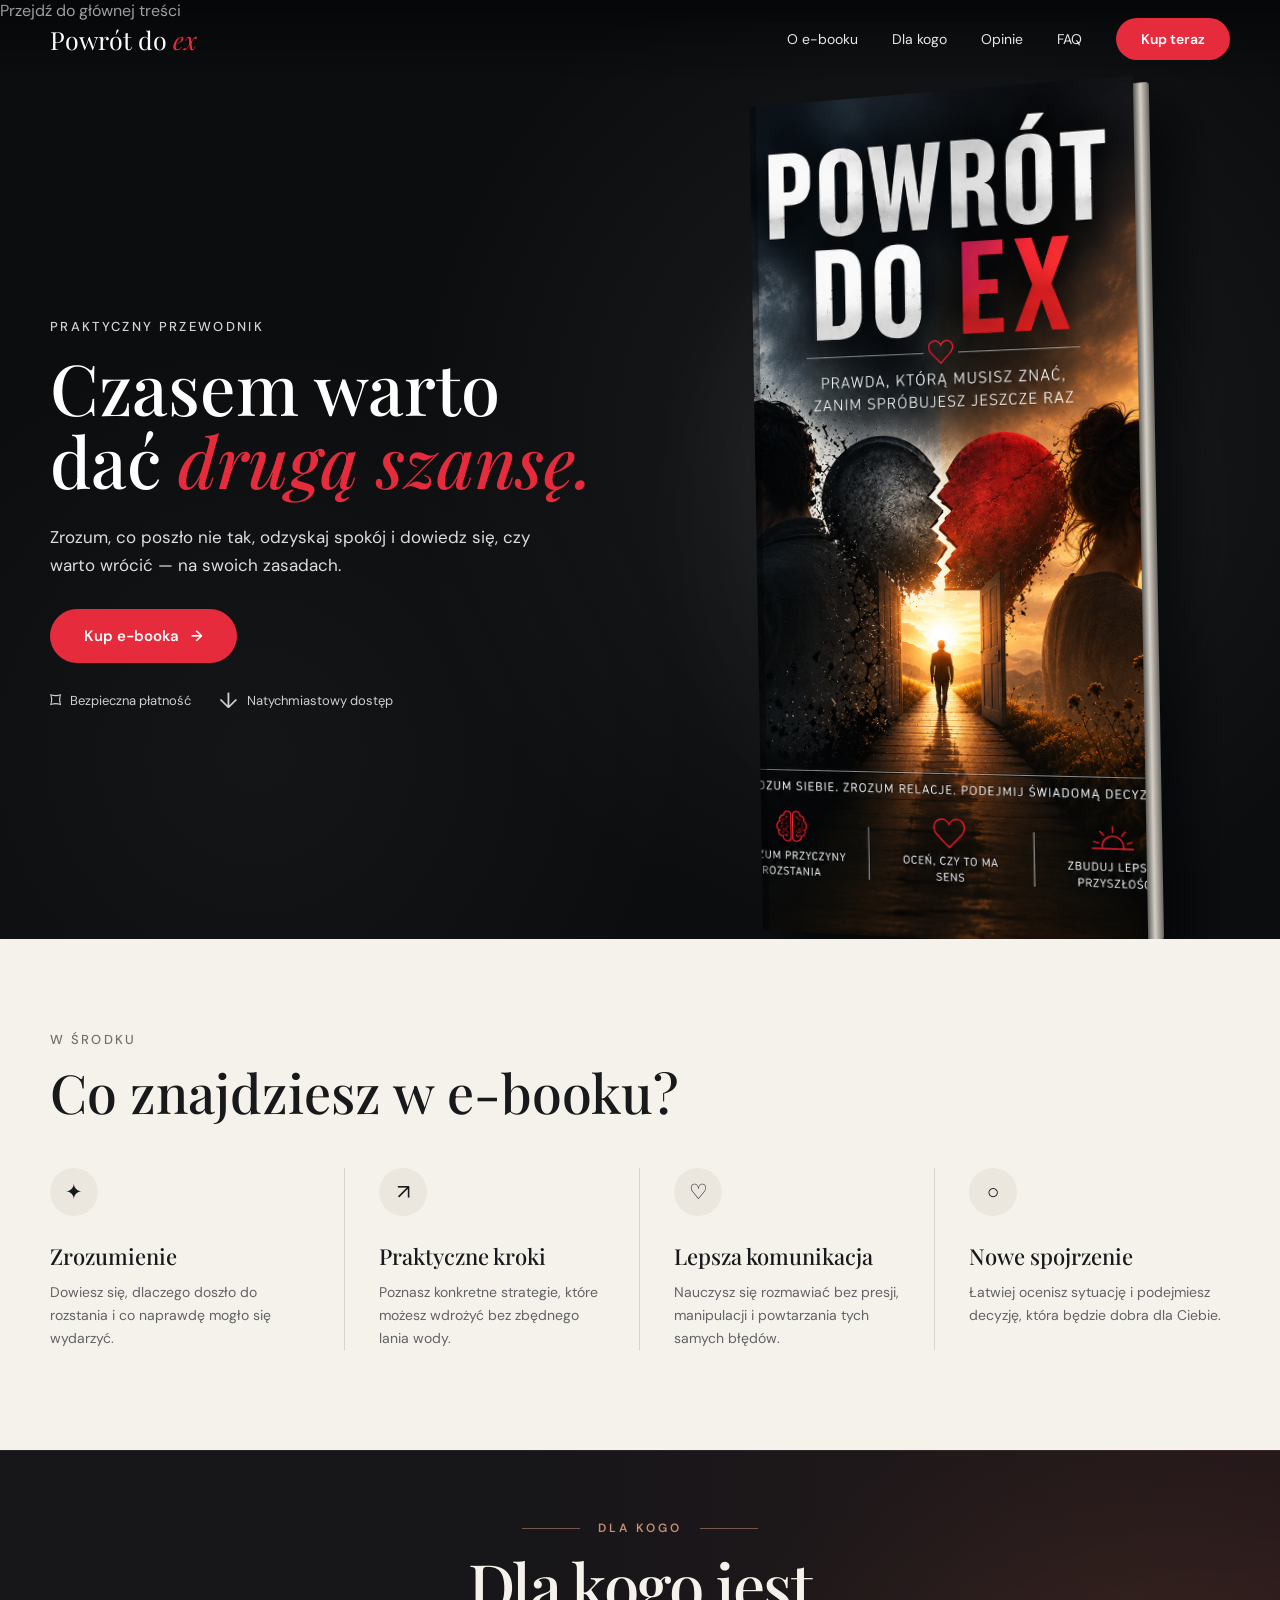
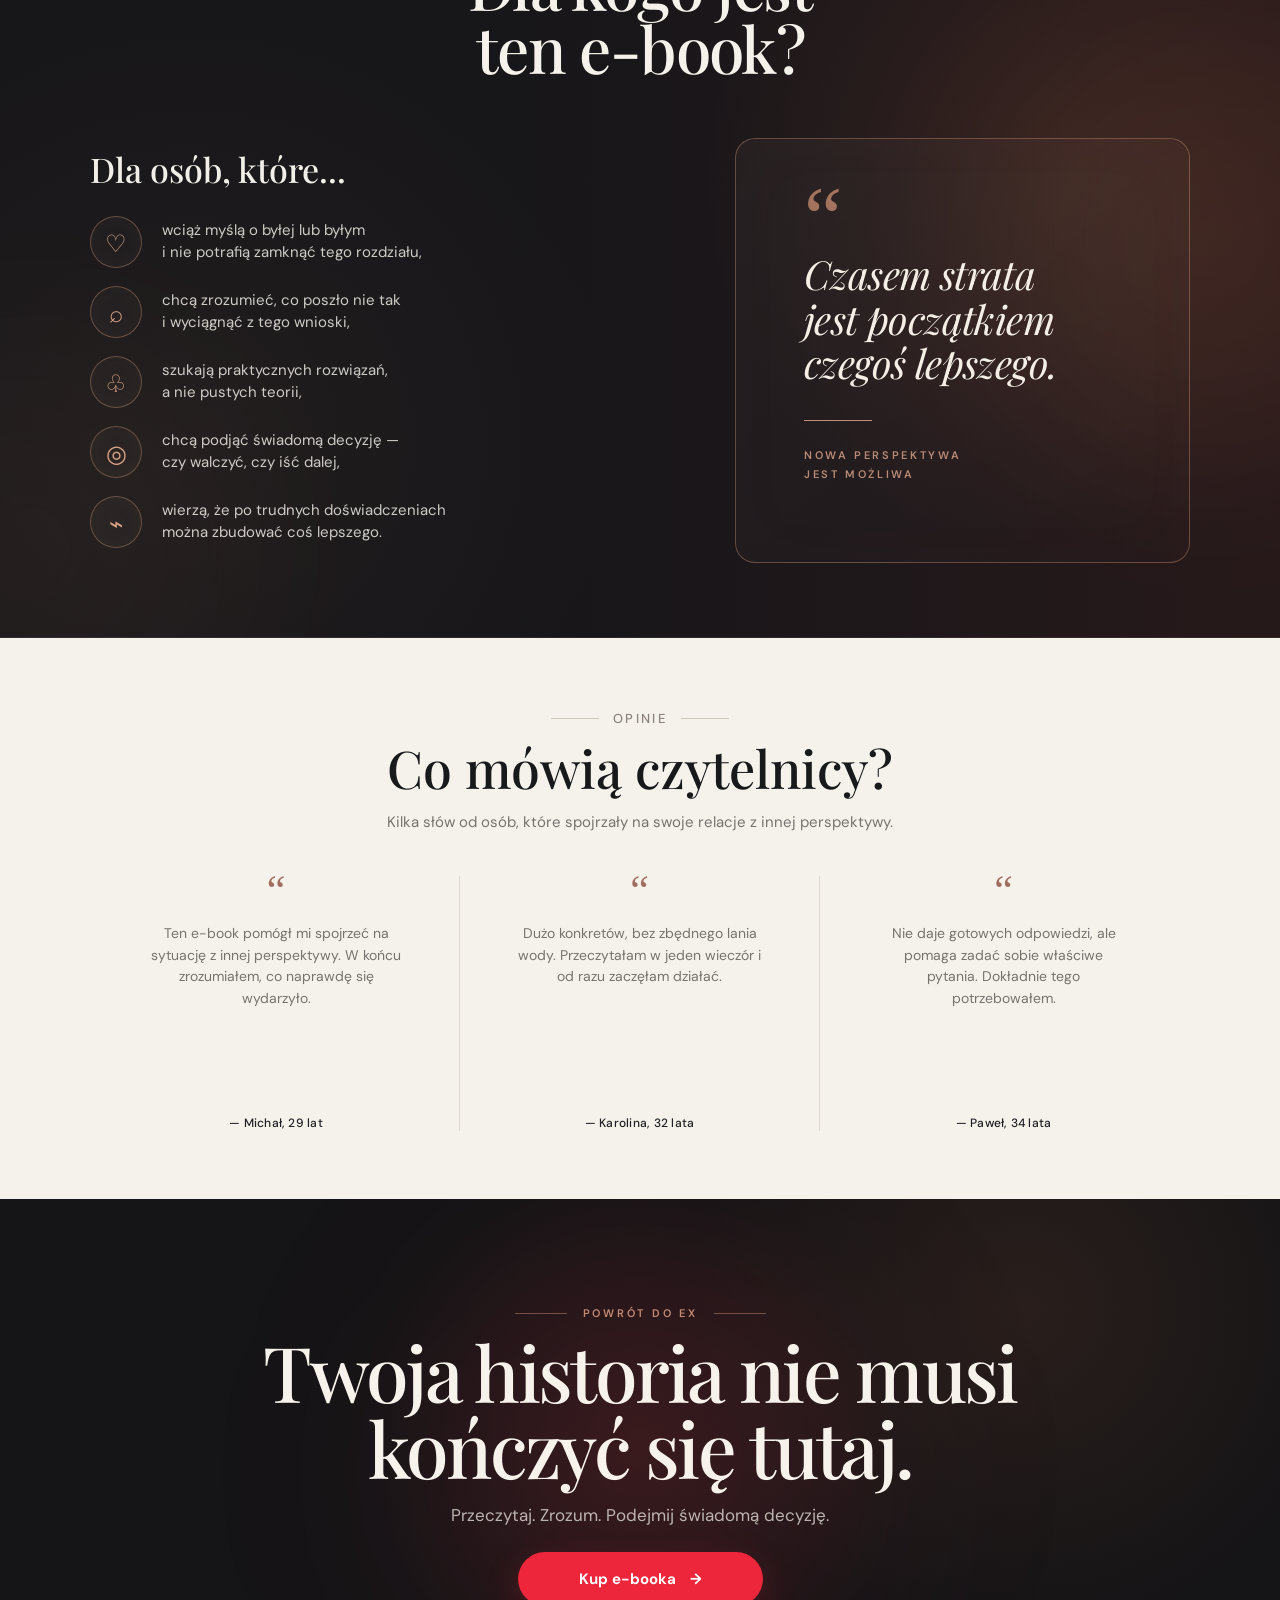
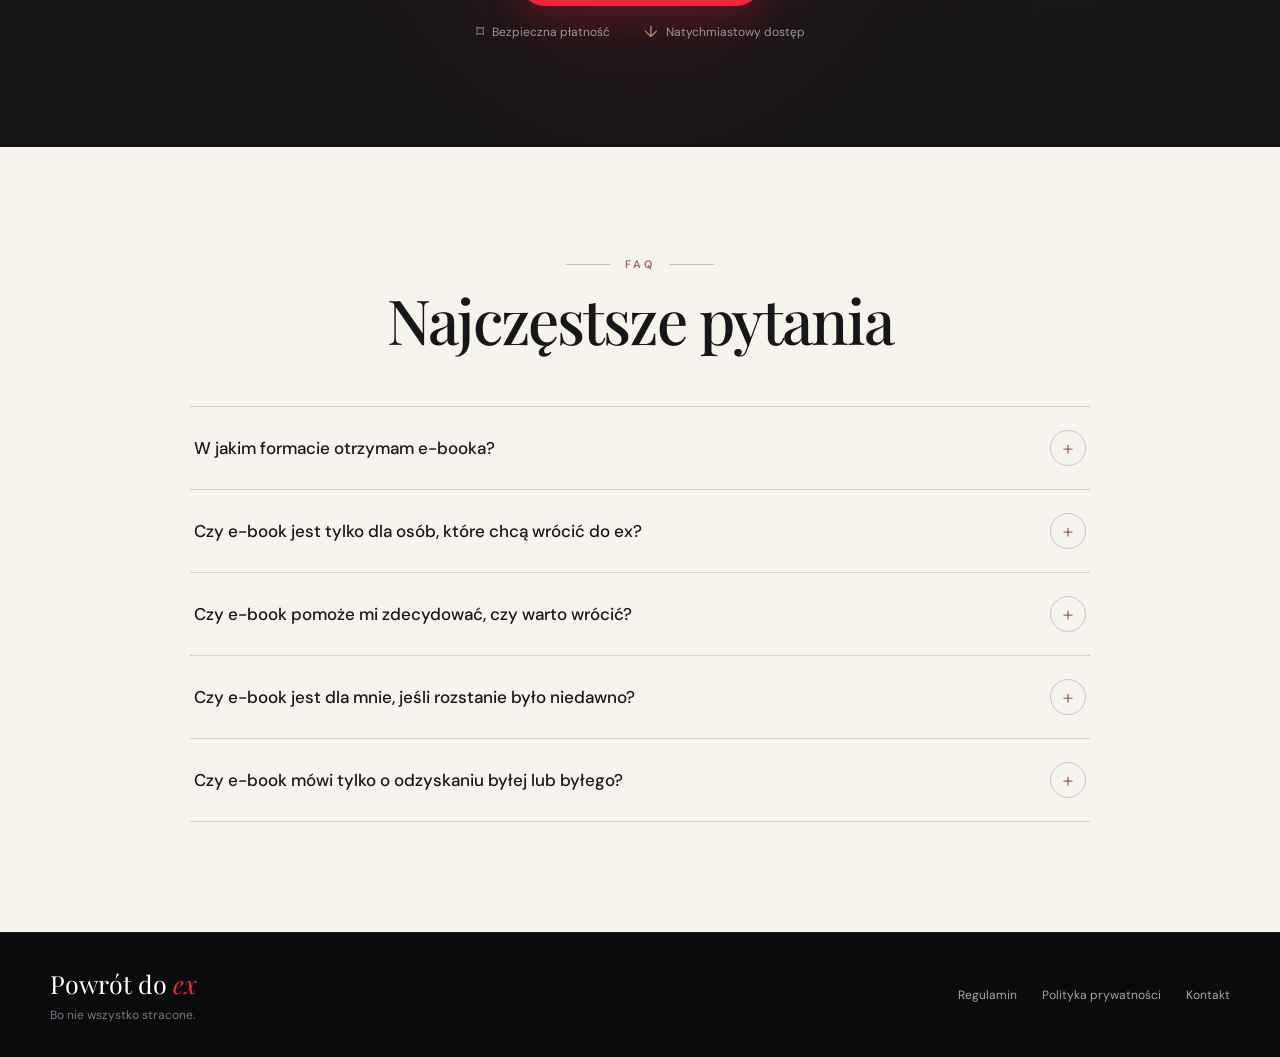
==== index.html @ c0a1240a "Enhance SEO and accessibility with structured data, Open Graph, and Twitter meta tags; improve marku" ====
<!doctype html>
<html lang="pl">
  <head>
    <meta charset="UTF-8" />

    <!-- =========================================
         BASIC SEO / ACCESSIBILITY
         ========================================= -->

    <meta
      name="viewport"
      content="width=device-width, initial-scale=1.0"
    />

    <meta
      name="description"
      content="Powrót do ex — praktyczny e-book o rozstaniu, relacjach i świadomym podejmowaniu decyzji. Zrozum, co poszło nie tak i zdecyduj, co dalej."
    />

    <meta
      name="robots"
      content="index, follow, max-image-preview:large"
    />

    <meta name="author" content="Powrót do ex" />

    <meta name="theme-color" content="#151416" />

    <link rel="canonical" href="https://powrotdoex.pl/" />

    <title>Powrót do ex — Praktyczny e-book o rozstaniu i relacjach</title>


    <!-- =========================================
         OPEN GRAPH
         ========================================= -->

    <meta property="og:type" content="website" />

    <meta
      property="og:title"
      content="Powrót do ex — Praktyczny e-book"
    />

    <meta
      property="og:description"
      content="Praktyczny e-book, który pomoże Ci zrozumieć rozstanie, uporządkować myśli i świadomie zdecydować, co dalej."
    />

    <meta
      property="og:url"
      content="https://powrotdoex.pl/"
    />

    <meta
      property="og:site_name"
      content="Powrót do ex"
    />

    <meta
      property="og:locale"
      content="pl_PL"
    />

    <meta
      property="og:image"
      content="https://powrotdoex.pl/assets/okladka-ebooka.png"
    />

    <meta
      property="og:image:alt"
      content="Okładka e-booka Powrót do ex"
    />


    <!-- =========================================
         TWITTER / X
         ========================================= -->

    <meta
      name="twitter:card"
      content="summary_large_image"
    />

    <meta
      name="twitter:title"
      content="Powrót do ex — Praktyczny e-book"
    />

    <meta
      name="twitter:description"
      content="Praktyczny e-book o rozstaniu, relacjach i świadomym podejmowaniu decyzji."
    />

    <meta
      name="twitter:image"
      content="https://powrotdoex.pl/assets/okladka-ebooka.png"
    />

    <meta
      name="twitter:image:alt"
      content="Okładka e-booka Powrót do ex"
    />


    <!-- =========================================
         FAVICON
         ========================================= -->

    <link
      rel="icon"
      href="assets/okladka-ebooka.png"
      type="image/png"
    />


    <!-- =========================================
         FONTS
         ========================================= -->

    <link rel="preconnect" href="https://fonts.googleapis.com" />
    <link
      rel="preconnect"
      href="https://fonts.gstatic.com"
      crossorigin
    />

    <link
      href="https://fonts.googleapis.com/css2?family=DM+Sans:wght@400;500;600;700&family=Playfair+Display:wght@500;600&display=swap"
      rel="stylesheet"
    />


    <!-- =========================================
         CSS
         ========================================= -->

    <link rel="stylesheet" href="css/style.css" />
    <link rel="stylesheet" href="css/mobile.css" />
    <link rel="stylesheet" href="css/benefits.css" />
    <link rel="stylesheet" href="css/audience.css" />
    <link rel="stylesheet" href="css/final-cta.css" />
    <link rel="stylesheet" href="css/reviews.css" />
    <link rel="stylesheet" href="css/faq.css" />


    <!-- =========================================
         STRUCTURED DATA — WEBSITE
         ========================================= -->

    <script type="application/ld+json">
      {
        "@context": "https://schema.org",
        "@type": "WebSite",
        "name": "Powrót do ex",
        "url": "https://powrotdoex.pl/",
        "inLanguage": "pl-PL"
      }
    </script>


    <!-- =========================================
         STRUCTURED DATA — BOOK
         ========================================= -->

    <script type="application/ld+json">
      {
        "@context": "https://schema.org",
        "@type": "Book",
        "name": "Powrót do ex",
        "description": "Praktyczny e-book pomagający zrozumieć rozstanie, relację i świadomie zdecydować, co dalej.",
        "image": "https://powrotdoex.pl/assets/okladka-ebooka.png",
        "url": "https://powrotdoex.pl/",
        "inLanguage": "pl-PL",
        "bookFormat": "EBook"
      }
    </script>


    <!-- =========================================
         STRUCTURED DATA — FAQ
         ========================================= -->

    <script type="application/ld+json">
      {
        "@context": "https://schema.org",
        "@type": "FAQPage",
        "mainEntity": [
          {
            "@type": "Question",
            "name": "W jakim formacie otrzymam e-booka?",
            "acceptedAnswer": {
              "@type": "Answer",
              "text": "E-book jest dostępny w formacie PDF, który możesz czytać na komputerze, tablecie lub telefonie."
            }
          },
          {
            "@type": "Question",
            "name": "Czy e-book jest tylko dla osób, które chcą wrócić do ex?",
            "acceptedAnswer": {
              "@type": "Answer",
              "text": "Nie. Materiał pomaga również zrozumieć rozstanie i świadomie zdecydować, czy powrót do relacji ma sens."
            }
          },
          {
            "@type": "Question",
            "name": "Czy e-book pomoże mi zdecydować, czy warto wrócić?",
            "acceptedAnswer": {
              "@type": "Answer",
              "text": "E-book nie daje gotowej odpowiedzi. Pomaga przeanalizować sytuację, własne emocje i przyczyny rozstania, żeby łatwiej podjąć świadomą decyzję."
            }
          },
          {
            "@type": "Question",
            "name": "Czy e-book jest dla mnie, jeśli rozstanie było niedawno?",
            "acceptedAnswer": {
              "@type": "Answer",
              "text": "Tak. Materiał może pomóc uporządkować myśli i spojrzeć na sytuację z większego dystansu."
            }
          },
          {
            "@type": "Question",
            "name": "Czy e-book mówi tylko o odzyskaniu byłej lub byłego?",
            "acceptedAnswer": {
              "@type": "Answer",
              "text": "Nie. Duża część materiału dotyczy również zrozumienia relacji, komunikacji, własnych błędów i tego, jak budować zdrowszą relację — niezależnie od tego, czy będzie to powrót do ex."
            }
          }
        ]
      }
    </script>
  </head>


  <body>

    <!-- =========================================
         SKIP LINK — A11Y
         ========================================= -->

    <a
      class="skip-link"
      href="#main-content"
    >
      Przejdź do głównej treści
    </a>


    <!-- =========================================
         HEADER
         ========================================= -->

    <header class="site-header">
      <div class="container nav">

        <a
          class="logo"
          href="#top"
          aria-label="Powrót do ex — strona główna"
        >
          Powrót do <span>ex</span>
        </a>


        <nav
          class="desktop-nav"
          aria-label="Główna nawigacja"
        >
          <a href="#ebook">O e-booku</a>
          <a href="#dla-kogo">Dla kogo</a>
          <a href="#opinie">Opinie</a>
          <a href="#faq">FAQ</a>
        </nav>


        <a
          class="button button-small"
          href="#kup"
        >
          Kup teraz
        </a>


        <button
          class="menu-toggle"
          type="button"
          aria-label="Otwórz menu"
          aria-expanded="false"
          aria-controls="mobile-navigation"
        >
          <span aria-hidden="true"></span>
          <span aria-hidden="true"></span>
          <span aria-hidden="true"></span>
        </button>

      </div>


      <nav
        id="mobile-navigation"
        class="mobile-nav"
        aria-label="Menu mobilne"
      >
        <a href="#ebook">O e-booku</a>
        <a href="#dla-kogo">Dla kogo</a>
        <a href="#opinie">Opinie</a>
        <a href="#faq">FAQ</a>

        <a
          class="button"
          href="#kup"
        >
          Kup e-booka
        </a>
      </nav>

    </header>


    <!-- =========================================
         MAIN
         ========================================= -->

    <main id="main-content">

      <!-- =========================================
           HERO
           ========================================= -->

      <section
        class="hero"
        id="top"
        aria-labelledby="hero-title"
      >

        <div class="container hero-grid">

          <div class="hero-copy">

            <p class="eyebrow">
              PRAKTYCZNY PRZEWODNIK
            </p>


            <h1 id="hero-title">
              Czasem warto dać
              <span>drugą szansę.</span>
            </h1>


            <p class="hero-description">
              Zrozum, co poszło nie tak, odzyskaj spokój i dowiedz się,
              czy warto wrócić — na swoich zasadach.
            </p>


            <a
              class="button"
              href="#kup"
            >
              Kup e-booka
              <span aria-hidden="true">→</span>
            </a>


            <div
              class="trust-row"
              aria-label="Najważniejsze informacje dotyczące zakupu"
            >

              <div>
                <span
                  class="trust-icon"
                  aria-hidden="true"
                >
                  ⌑
                </span>
                Bezpieczna płatność
              </div>


              <div>
                <span
                  class="trust-icon"
                  aria-hidden="true"
                >
                  ↓
                </span>
                Natychmiastowy dostęp
              </div>

            </div>

          </div>


          <!-- EBOOK -->

          <div
            class="book-stage"
            aria-label="Okładka e-booka Powrót do ex"
          >

            <div
              class="book-glow"
              aria-hidden="true"
            ></div>


            <div class="book">

              <img
                src="assets/okladka-ebooka.png"
                alt="Okładka e-booka Powrót do ex"
                width="600"
                height="848"
              />

              <div
                class="book-spine"
                aria-hidden="true"
              ></div>

            </div>

          </div>

        </div>

      </section>


      <!-- =========================================
           BENEFITS
           ========================================= -->

      <section
        class="benefits section-light"
        id="ebook"
        aria-labelledby="benefits-title"
      >

        <div class="container">

          <div class="section-heading">

            <p class="eyebrow dark">
              W ŚRODKU
            </p>

            <h2 id="benefits-title">
              Co znajdziesz w e-booku?
            </h2>

          </div>


          <div class="benefit-grid">

            <article class="benefit">

              <div
                class="icon-circle"
                aria-hidden="true"
              >
                ✦
              </div>

              <h3>
                Zrozumienie
              </h3>

              <p>
                Dowiesz się, dlaczego doszło do rozstania i co naprawdę
                mogło się wydarzyć.
              </p>

            </article>


            <article class="benefit">

              <div
                class="icon-circle"
                aria-hidden="true"
              >
                ↗
              </div>

              <h3>
                Praktyczne kroki
              </h3>

              <p>
                Poznasz konkretne strategie, które możesz wdrożyć bez
                zbędnego lania wody.
              </p>

            </article>


            <article class="benefit">

              <div
                class="icon-circle"
                aria-hidden="true"
              >
                ♡
              </div>

              <h3>
                Lepsza komunikacja
              </h3>

              <p>
                Nauczysz się rozmawiać bez presji, manipulacji i
                powtarzania tych samych błędów.
              </p>

            </article>


            <article class="benefit">

              <div
                class="icon-circle"
                aria-hidden="true"
              >
                ○
              </div>

              <h3>
                Nowe spojrzenie
              </h3>

              <p>
                Łatwiej ocenisz sytuację i podejmiesz decyzję,
                która będzie dobra dla Ciebie.
              </p>

            </article>

          </div>

        </div>

      </section>


      <!-- =========================================
           AUDIENCE
           ========================================= -->

      <section
        class="audience"
        id="dla-kogo"
        aria-labelledby="audience-title"
      >

        <div
          class="audience-bg-glow audience-bg-glow-left"
          aria-hidden="true"
        ></div>

        <div
          class="audience-bg-glow audience-bg-glow-right"
          aria-hidden="true"
        ></div>

        <div
          class="audience-line"
          aria-hidden="true"
        ></div>


        <div class="container audience-container">

          <div class="audience-heading">

            <p class="eyebrow">

              <span aria-hidden="true"></span>

              DLA KOGO

              <span aria-hidden="true"></span>

            </p>


            <h2 id="audience-title">
              Dla kogo jest<br />
              ten e-book?
            </h2>

          </div>


          <div class="audience-content">

            <div class="audience-list">

              <h3>
                Dla osób, które...
              </h3>


              <ul>

                <li>

                  <span
                    class="audience-icon"
                    aria-hidden="true"
                  >
                    ♡
                  </span>

                  <p>
                    wciąż myślą o byłej lub byłym<br />
                    i nie potrafią zamknąć tego rozdziału,
                  </p>

                </li>


                <li>

                  <span
                    class="audience-icon"
                    aria-hidden="true"
                  >
                    ⌕
                  </span>

                  <p>
                    chcą zrozumieć, co poszło nie tak<br />
                    i wyciągnąć z tego wnioski,
                  </p>

                </li>


                <li>

                  <span
                    class="audience-icon"
                    aria-hidden="true"
                  >
                    ♧
                  </span>

                  <p>
                    szukają praktycznych rozwiązań,<br />
                    a nie pustych teorii,
                  </p>

                </li>


                <li>

                  <span
                    class="audience-icon"
                    aria-hidden="true"
                  >
                    ◎
                  </span>

                  <p>
                    chcą podjąć świadomą decyzję —<br />
                    czy walczyć, czy iść dalej,
                  </p>

                </li>


                <li>

                  <span
                    class="audience-icon"
                    aria-hidden="true"
                  >
                    ⌁
                  </span>

                  <p>
                    wierzą, że po trudnych doświadczeniach<br />
                    można zbudować coś lepszego.
                  </p>

                </li>

              </ul>

            </div>


            <div class="audience-quote">

              <span
                class="quote-mark"
                aria-hidden="true"
              >
                “
              </span>


              <blockquote>
                Czasem strata<br />
                jest początkiem<br />
                czegoś lepszego.
              </blockquote>


              <div
                class="quote-divider"
                aria-hidden="true"
              ></div>


              <p>
                NOWA PERSPEKTYWA<br />
                JEST MOŻLIWA
              </p>

            </div>

          </div>

        </div>


        <div
          class="audience-bottom-line"
          aria-hidden="true"
        ></div>

      </section>


      <!-- =========================================
           REVIEWS
           ========================================= -->

      <section
        class="reviews section-light"
        id="opinie"
        aria-labelledby="reviews-title"
      >

        <div class="container">

          <div class="section-heading">

            <p class="eyebrow dark">
              OPINIE
            </p>

            <h2 id="reviews-title">
              Co mówią czytelnicy?
            </h2>

          </div>


          <div class="review-grid">

            <article class="review">

              <span
                class="quote"
                aria-hidden="true"
              >
                “
              </span>

              <p>
                Ten e-book pomógł mi spojrzeć na sytuację z innej
                perspektywy. W końcu zrozumiałem, co naprawdę się wydarzyło.
              </p>

              <strong>
                — Michał, 29 lat
              </strong>

            </article>


            <article class="review">

              <span
                class="quote"
                aria-hidden="true"
              >
                “
              </span>

              <p>
                Dużo konkretów, bez zbędnego lania wody. Przeczytałam
                w jeden wieczór i od razu zaczęłam działać.
              </p>

              <strong>
                — Karolina, 32 lata
              </strong>

            </article>


            <article class="review">

              <span
                class="quote"
                aria-hidden="true"
              >
                “
              </span>

              <p>
                Nie daje gotowych odpowiedzi, ale pomaga zadać sobie
                właściwe pytania. Dokładnie tego potrzebowałem.
              </p>

              <strong>
                — Paweł, 34 lata
              </strong>

            </article>

          </div>

        </div>

      </section>


      <!-- =========================================
           FINAL CTA
           ========================================= -->

      <section
        class="final-cta"
        id="kup"
        aria-labelledby="cta-title"
      >

        <div class="container final-content">

          <p class="eyebrow">
            POWRÓT DO EX
          </p>


          <h2 id="cta-title">
            Twoja historia nie musi<br />
            kończyć się tutaj.
          </h2>


          <p>
            Przeczytaj. Zrozum. Podejmij świadomą decyzję.
          </p>


          <a
            class="button"
            href="#"
            data-buy
            aria-label="Kup e-booka Powrót do ex"
          >
            Kup e-booka
            <span aria-hidden="true">→</span>
          </a>


          <div
            class="trust-row"
            aria-label="Informacje dotyczące zakupu"
          >

            <div>

              <span
                class="trust-icon"
                aria-hidden="true"
              >
                ⌑
              </span>

              Bezpieczna płatność

            </div>


            <div>

              <span
                class="trust-icon"
                aria-hidden="true"
              >
                ↓
              </span>

              Natychmiastowy dostęp

            </div>

          </div>

        </div>

      </section>


      <!-- =========================================
           FAQ
           ========================================= -->

      <section
        class="faq"
        id="faq"
        aria-labelledby="faq-title"
      >

        <div class="container faq-container">

          <div class="section-heading">

            <p class="eyebrow dark">
              FAQ
            </p>

            <h2 id="faq-title">
              Najczęstsze pytania
            </h2>

          </div>


          <div class="faq-list">

            <details>

              <summary>
                W jakim formacie otrzymam e-booka?
              </summary>

              <p>
                E-book jest dostępny w formacie PDF, który możesz czytać
                na komputerze, tablecie lub telefonie.
              </p>

            </details>


            <details>

              <summary>
                Czy e-book jest tylko dla osób, które chcą wrócić do ex?
              </summary>

              <p>
                Nie. Materiał pomaga również zrozumieć rozstanie i
                świadomie zdecydować, czy powrót do relacji ma sens.
              </p>

            </details>


            <details>

              <summary>
                Czy e-book pomoże mi zdecydować, czy warto wrócić?
              </summary>

              <p>
                E-book nie daje gotowej odpowiedzi. Pomaga przeanalizować
                sytuację, własne emocje i przyczyny rozstania, żeby łatwiej
                podjąć świadomą decyzję.
              </p>

            </details>


            <details>

              <summary>
                Czy e-book jest dla mnie, jeśli rozstanie było niedawno?
              </summary>

              <p>
                Tak. Materiał może pomóc uporządkować myśli i spojrzeć
                na sytuację z większego dystansu.
              </p>

            </details>


            <details>

              <summary>
                Czy e-book mówi tylko o odzyskaniu byłej lub byłego?
              </summary>

              <p>
                Nie. Duża część materiału dotyczy również zrozumienia
                relacji, komunikacji, własnych błędów i tego, jak budować
                zdrowszą relację — niezależnie od tego, czy będzie to
                powrót do ex.
              </p>

            </details>

          </div>

        </div>

      </section>

    </main>


    <!-- =========================================
         FOOTER
         ========================================= -->

    <footer class="site-footer">

      <div class="container footer-inner">

        <div>

          <a
            class="logo"
            href="#top"
            aria-label="Powrót do ex — początek strony"
          >
            Powrót do <span>ex</span>
          </a>

          <p>
            Bo nie wszystko stracone.
          </p>

        </div>


        <nav
          class="footer-links"
          aria-label="Linki informacyjne"
        >

          <a href="regulamin.html">
            Regulamin
          </a>

          <a href="polityka-prywatnosci.html">
            Polityka prywatności
          </a>

          <a href="kontakt.html">
            Kontakt
          </a>

        </nav>

      </div>

    </footer>


    <!-- =========================================
         JAVASCRIPT
         ========================================= -->

    <script src="js/mobile-menu.js"></script>
    <script src="js/purchase.js"></script>

  </body>
</html>
---- css/style.css ----
:root {
  --black: #0b0d0f;
  --black-soft: #151719;
  --cream: #f5f2ec;
  --cream-dark: #e8e3db;
  --white: #ffffff;
  --red: #e62b3c;
  --red-dark: #b91f2d;
  --text: #18191b;
  --muted: #707276;
  --border: rgba(20, 20, 20, 0.13);
  --container: 1180px;
  --serif: "Playfair Display", Georgia, serif;
  --sans: "DM Sans", Arial, sans-serif;
}

* {
  box-sizing: border-box;
}

html {
  scroll-behavior: smooth;
}

body {
  margin: 0;
  font-family: var(--sans);
  color: var(--white);
  background: var(--black);
}

img {
  display: block;
  max-width: 100%;
}

a {
  color: inherit;
  text-decoration: none;
}

button {
  font: inherit;
}

.container {
  width: min(calc(100% - 48px), var(--container));
  margin-inline: auto;
}

/* =========================================
   HEADER
   ========================================= */

.site-header {
  position: absolute;
  inset: 0 0 auto;
  z-index: 20;
  background: linear-gradient(to bottom, rgba(0, 0, 0, 0.45), transparent);
}

.nav {
  min-height: 78px;
  display: flex;
  align-items: center;
  gap: 34px;
}

.logo {
  font-family: var(--serif);
  font-size: 25px;
  white-space: nowrap;
}

.logo span,
h1 span {
  color: var(--red);
  font-style: italic;
}

.desktop-nav {
  display: flex;
  gap: 34px;
  margin-left: auto;
  font-size: 14px;
}

.desktop-nav a {
  opacity: 0.9;
  transition: opacity 0.2s;
}

.desktop-nav a:hover {
  opacity: 1;
}

/* =========================================
   BUTTONS
   ========================================= */

.button {
  display: inline-flex;
  align-items: center;
  justify-content: center;
  gap: 12px;
  min-height: 54px;
  padding: 0 34px;
  border-radius: 999px;
  background: var(--red);
  color: #fff;
  font-weight: 600;
  font-size: 15px;
  transition:
    transform 0.2s,
    background 0.2s;
}

.button:hover {
  transform: translateY(-2px);
  background: var(--red-dark);
}

.button-small {
  min-height: 42px;
  padding: 0 25px;
  font-size: 14px;
}

.menu-toggle,
.mobile-nav {
  display: none;
}

/* =========================================
   HERO
   ========================================= */

.hero {
  position: relative;
  min-height: 720px;
  overflow: hidden;

  background:
    radial-gradient(
      circle at 72% 45%,
      rgba(255, 255, 255, 0.09) 0%,
      rgba(255, 255, 255, 0.035) 22%,
      transparent 50%
    ),
    radial-gradient(
      circle at 20% 80%,
      rgba(255, 255, 255, 0.035) 0%,
      transparent 35%
    ),
    #0b0d0f;
}

/* Główna zawartość Hero */

.hero-grid {
  position: relative;
  z-index: 2;

  min-height: 720px;

  display: grid;
  grid-template-columns: 1fr 1fr;
  align-items: center;

  gap: 30px;
  padding-top: 70px;
}

.hero-copy {
  max-width: 570px;
}

.eyebrow {
  margin: 0 0 16px;

  font-size: 13px;
  letter-spacing: 0.18em;
  font-weight: 500;

  color: rgba(255, 255, 255, 0.82);
}

.eyebrow.dark {
  color: #73716d;
}

h1,
h2 {
  font-family: var(--serif);
  font-weight: 500;
  line-height: 1.04;
  margin: 0;
}

h1 {
  font-size: clamp(52px, 5.5vw, 76px);
  max-width: 650px;
}

.hero-description {
  max-width: 500px;
  margin: 25px 0 30px;

  color: rgba(255, 255, 255, 0.86);

  font-size: 17px;
  line-height: 1.65;
}

/* Informacje pod przyciskiem */

.trust-row {
  display: flex;
  flex-wrap: wrap;
  gap: 28px;

  margin-top: 27px;

  color: rgba(255, 255, 255, 0.8);
  font-size: 13px;
}

.trust-row > div {
  display: flex;
  align-items: center;
  gap: 9px;
}

.trust-icon {
  font-size: 22px;
  line-height: 1;
}

/* =========================================
   EBOOK
   ========================================= */

.book-stage {
  position: relative;

  min-height: 570px;

  display: grid;
  place-items: center;

  perspective: 1000px;
}

/* Delikatna poświata za książką */

.book-glow {
  position: absolute;

  width: 390px;
  height: 520px;

  background: rgba(255, 255, 255, 0.08);

  filter: blur(90px);

  border-radius: 50%;

  opacity: 0.8;
}

/* Sama książka */

.book {
  position: relative;

  width: min(390px, 72%);

  transform: rotateY(-9deg) rotateZ(-1deg);

  filter: drop-shadow(28px 30px 22px rgba(0, 0, 0, 0.55));

  transition: transform 0.35s ease;
}

.book:hover {
  transform: rotateY(-3deg) rotateZ(0deg) translateY(-5px);
}

.book img {
  width: 100%;

  aspect-ratio: 0.707 / 1;

  object-fit: cover;

  border-radius: 2px 4px 4px 2px;
}

/* Delikatny grzbiet książki */

.book::after {
  content: "";

  position: absolute;

  top: 1%;
  bottom: 1%;
  right: -14px;

  width: 15px;

  background: linear-gradient(to right, #5d5b57, #d5d0c7 45%, #6a6760);

  border-radius: 0 4px 4px 0;

  transform: skewY(-1deg);
}

.book-spine {
  position: absolute;

  inset: 0 auto 0 0;

  width: 7px;

  background: rgba(0, 0, 0, 0.35);
}

/* =========================================
   LIGHT SECTION
   ========================================= */

.section-light {
  background: var(--cream);
  color: var(--text);
}

/* =========================================
   BENEFITS
   ========================================= */

.benefits {
  padding: 92px 0 100px;
}

.section-heading {
  margin-bottom: 48px;
}

.section-heading h2 {
  font-size: clamp(38px, 4.2vw, 58px);
}

.benefit-grid {
  display: grid;
  grid-template-columns: repeat(4, 1fr);
}

.benefit {
  padding: 0 34px;
  border-right: 1px solid var(--border);
}

.benefit:first-child {
  padding-left: 0;
}

.benefit:last-child {
  border-right: 0;
  padding-right: 0;
}

.icon-circle {
  width: 48px;
  height: 48px;

  display: grid;
  place-items: center;

  border-radius: 50%;
  background: #ebe7df;

  font-size: 21px;

  margin-bottom: 25px;
}

.benefit h3 {
  font-family: var(--serif);
  font-size: 22px;
  font-weight: 500;

  margin: 0 0 10px;
}

.benefit p {
  margin: 0;

  color: #626366;

  line-height: 1.65;
  font-size: 14px;
}

/* =========================================
   AUDIENCE
   ========================================= */

.audience {
  position: relative;

  min-height: 420px;

  display: grid;
  align-items: center;

  overflow: hidden;

  background:
    radial-gradient(
      circle at 78% 50%,
      rgba(255, 255, 255, 0.07) 0%,
      rgba(255, 255, 255, 0.025) 24%,
      transparent 48%
    ),
    radial-gradient(
      circle at 15% 80%,
      rgba(255, 255, 255, 0.03) 0%,
      transparent 35%
    ),
    #101214;
}

/* Subtelne światło po prawej */

.audience::after {
  content: "";

  position: absolute;
  inset: 0;

  background: linear-gradient(90deg, transparent 40%, rgba(220, 60, 40, 0.08));

  pointer-events: none;
}

.audience-grid {
  position: relative;
  z-index: 2;

  display: grid;

  grid-template-columns: 1.2fr 0.8fr;

  align-items: center;

  gap: 80px;
}

.audience h2 {
  font-size: clamp(42px, 4.6vw, 62px);
  margin-bottom: 24px;
}

.check-list {
  list-style: none;

  padding: 0;
  margin: 0;

  display: grid;
  gap: 10px;

  font-size: 15px;

  color: rgba(255, 255, 255, 0.88);
}

.check-list li {
  position: relative;
  padding-left: 28px;
}

.check-list li::before {
  content: "";

  position: absolute;

  left: 0;
  top: 0.65em;

  width: 17px;
  height: 1px;

  background: var(--red);
}

blockquote {
  max-width: 360px;

  justify-self: end;

  font-family: var(--serif);
  font-style: italic;

  font-size: 28px;
  line-height: 1.3;

  color: rgba(255, 255, 255, 0.92);

  margin: 0;
}

/* =========================================
   REVIEWS
   ========================================= */

.reviews {
  padding: 84px 0 90px;
}

.review-grid {
  display: grid;
  grid-template-columns: repeat(3, 1fr);
  gap: 0;
}

.review {
  position: relative;

  padding: 0 42px;

  border-right: 1px solid var(--border);
}

.review:first-child {
  padding-left: 0;
}

.review:last-child {
  border-right: 0;
  padding-right: 0;
}

.quote {
  font-family: var(--serif);

  font-size: 54px;
  line-height: 0.7;

  color: #b9b5ae;
}

.review p {
  color: #55565a;

  line-height: 1.65;
  font-size: 14px;

  margin: 13px 0 18px;
}

.review strong {
  font-size: 13px;
  font-weight: 600;
}

/* =========================================
   FINAL CTA
   ========================================= */

.final-cta {
  position: relative;

  min-height: 430px;

  display: grid;
  align-items: center;

  overflow: hidden;

  background:
    radial-gradient(
      circle at 72% 45%,
      rgba(255, 255, 255, 0.08) 0%,
      rgba(255, 255, 255, 0.03) 24%,
      transparent 48%
    ),
    radial-gradient(
      circle at 18% 75%,
      rgba(255, 255, 255, 0.03) 0%,
      transparent 35%
    ),
    #0b0d0f;
}

.final-content {
  position: relative;
  z-index: 2;

  max-width: 700px;

  padding: 75px 0;
}

.final-content h2 {
  font-size: clamp(42px, 5vw, 65px);
  margin-bottom: 18px;
}

.final-content > p:not(.eyebrow) {
  color: rgba(255, 255, 255, 0.8);

  margin: 0 0 25px;
}

/* =========================================
   FAQ
   ========================================= */

.faq {
  padding: 80px 0;
}

.faq-container {
  max-width: 900px;
}

.faq-list {
  border-top: 1px solid var(--border);
}

details {
  border-bottom: 1px solid var(--border);
}

summary {
  cursor: pointer;
  list-style: none;

  padding: 23px 0;

  font-weight: 600;
  font-size: 16px;
}

summary::-webkit-details-marker {
  display: none;
}

summary::after {
  content: "+";

  float: right;

  font-size: 22px;
  font-weight: 400;
}

details[open] summary::after {
  content: "−";
}

details p {
  margin: -5px 0 23px;

  max-width: 760px;

  color: var(--muted);

  line-height: 1.6;
}

/* =========================================
   FOOTER
   ========================================= */

.site-footer {
  background: #090b0d;

  border-top: 1px solid rgba(255, 255, 255, 0.08);

  padding: 34px 0;
}

.footer-inner {
  display: flex;

  justify-content: space-between;
  align-items: center;

  gap: 30px;
}

.footer-inner p {
  margin: 7px 0 0;

  color: #77797d;

  font-size: 12px;
}

.footer-links {
  display: flex;

  gap: 25px;

  color: #a6a7a9;

  font-size: 12px;
}

.footer-links a:hover {
  color: #fff;
}

/* =========================================
   TABLET / MOBILE
   ========================================= */

@media (max-width: 900px) {
  .desktop-nav,
  .site-header > .nav > .button-small {
    display: none;
  }

  .menu-toggle {
    margin-left: auto;

    display: grid;
    gap: 5px;

    border: 0;
    background: transparent;

    padding: 8px;

    cursor: pointer;
  }

  .menu-toggle span {
    display: block;

    width: 24px;
    height: 2px;

    background: #fff;
  }

  .mobile-nav {
    display: none;

    padding: 10px 24px 25px;

    background: rgba(10, 11, 13, 0.97);
  }

  .mobile-nav.is-open {
    display: grid;
    gap: 17px;
  }

  .mobile-nav a {
    font-size: 14px;
  }

  .mobile-nav .button {
    width: fit-content;
    margin-top: 5px;
  }

  /* Hero */

  .hero {
    min-height: 900px;
  }

  .hero-grid {
    grid-template-columns: 1fr;

    padding-top: 130px;

    align-content: center;
  }

  .hero-copy {
    max-width: 680px;
  }

  .book-stage {
    min-height: 390px;

    margin-top: -20px;
  }

  .book {
    width: 270px;
  }

  /* Benefits */

  .benefit-grid {
    grid-template-columns: repeat(2, 1fr);

    gap: 40px 0;
  }

  .benefit:nth-child(2) {
    border-right: 0;
  }

  .benefit:nth-child(3) {
    padding-left: 0;
  }

  /* Audience */

  .audience-grid {
    grid-template-columns: 1fr;

    gap: 30px;
  }

  blockquote {
    justify-self: start;
  }

  /* Reviews */

  .review-grid {
    grid-template-columns: 1fr;

    gap: 38px;
  }

  .review {
    padding: 0 0 38px;

    border-right: 0;
    border-bottom: 1px solid var(--border);
  }

  .review:last-child {
    border-bottom: 0;
    padding-bottom: 0;
  }

  /* Footer */

  .footer-inner {
    align-items: flex-start;

    flex-direction: column;
  }
}

/* =========================================
   SMALL MOBILE
   ========================================= */

@media (max-width: 560px) {
  .container {
    width: min(calc(100% - 34px), var(--container));
  }

  .nav {
    min-height: 68px;
  }

  .logo {
    font-size: 22px;
  }

  /* Hero */

  .hero {
    min-height: 800px;
  }

  .hero-grid {
    min-height: 800px;

    padding-top: 95px;
  }

  h1 {
    font-size: clamp(44px, 13vw, 60px);
  }

  .hero-description {
    font-size: 15px;
    line-height: 1.55;
  }

  .button {
    width: 100%;
  }

  .trust-row {
    gap: 15px;
  }

  /* Ebook */

  .book-stage {
    min-height: 300px;
  }

  .book {
    width: 215px;
  }

  /* Sections */

  .benefits,
  .reviews,
  .faq {
    padding: 65px 0;
  }

  .section-heading {
    margin-bottom: 35px;
  }

  .benefit-grid {
    grid-template-columns: 1fr;

    gap: 30px;
  }

  .benefit,
  .benefit:nth-child(3) {
    padding: 0 0 30px;

    border-right: 0;
    border-bottom: 1px solid var(--border);
  }

  .benefit:last-child {
    border-bottom: 0;
    padding-bottom: 0;
  }

  /* Audience */

  .audience {
    min-height: 560px;
  }

  .audience-grid {
    padding: 70px 0;
  }

  /* CTA */

  .final-content {
    padding: 65px 0;
  }

  .final-content h2 {
    font-size: 43px;
  }

  /* Footer */

  .footer-links {
    flex-wrap: wrap;

    gap: 14px 20px;
  }
  /* =========================================
   ACCESSIBILITY — SKIP LINK
   ========================================= */

  .skip-link {
    position: fixed;
    top: 12px;
    left: 12px;
    z-index: 9999;

    padding: 12px 18px;

    background: #202023;
    color: #ffffff;

    font-family: var(--sans);
    font-size: 14px;
    font-weight: 600;

    text-decoration: none;

    border-radius: 8px;

    transform: translateY(-150%);
    transition: transform 0.2s ease;
  }

  .skip-link:focus {
    transform: translateY(0);
  }
}
---- css/mobile.css ----
/* =========================================
   MOBILE / RESPONSIVE
   ========================================= */

@media (max-width: 900px) {

  /* Global */
  html,
  body {
    overflow-x: hidden;
  }

  .container {
    width: min(calc(100% - 36px), 680px);
  }

  /* Navigation */
  .desktop-nav,
  .site-header > .nav > .button-small {
    display: none;
  }

  .menu-toggle {
    margin-left: auto;
    display: grid;
    gap: 5px;
    border: 0;
    background: transparent;
    padding: 8px;
    cursor: pointer;
  }

  .menu-toggle span {
    display: block;
    width: 24px;
    height: 2px;
    background: #fff;
  }

  /* Hero */
  .hero {
    min-height: auto;
  }

  .hero-grid {
    min-height: auto;
    grid-template-columns: 1fr;
    gap: 20px;
    padding-top: 120px;
    padding-bottom: 60px;
  }

  .hero-copy {
    max-width: 100%;
  }

  h1 {
    font-size: clamp(44px, 11vw, 62px);
    line-height: 1.05;
  }

  .hero-description {
    font-size: 15px;
    line-height: 1.55;
    max-width: 100%;
  }

  .hero-copy .button {
    width: 100%;
  }

  /* Ebook cover */
  .book-stage {
    min-height: auto;
    padding: 25px 0 20px;
  }

  .book {
    width: min(260px, 70vw);
  }

  .book-glow {
    width: 260px;
    height: 340px;
  }

  /* Trust */
  .trust-row {
    justify-content: center;
    gap: 15px;
  }

  /* Benefits */
  .benefit-grid {
    grid-template-columns: 1fr;
    gap: 0;
  }

  .benefit,
  .benefit:first-child,
  .benefit:nth-child(3),
  .benefit:last-child {
    padding: 28px 0;
    border-right: 0;
    border-bottom: 1px solid var(--border);
  }

  .benefit:first-child {
    padding-top: 0;
  }

  .benefit:last-child {
    border-bottom: 0;
    padding-bottom: 0;
  }

  /* Audience */
  .audience {
    min-height: auto;
  }

  .audience-grid {
    grid-template-columns: 1fr;
    gap: 40px;
    padding: 70px 0;
  }

  blockquote {
    justify-self: start;
    max-width: 100%;
    font-size: 25px;
  }

  /* Reviews */
  .review-grid {
    grid-template-columns: 1fr;
    gap: 0;
  }

  .review,
  .review:first-child,
  .review:last-child {
    padding: 32px 0;
    border-right: 0;
    border-bottom: 1px solid var(--border);
  }

  .review:first-child {
    padding-top: 0;
  }

  .review:last-child {
    border-bottom: 0;
    padding-bottom: 0;
  }

  /* Final CTA */
  .final-cta {
    min-height: auto;
  }

  .final-content {
    padding: 70px 0;
  }

  .final-content h2 {
    font-size: clamp(40px, 10vw, 52px);
  }

  .final-content .button {
    width: 100%;
  }

  /* FAQ */
  .faq {
    padding: 65px 0;
  }

  /* Footer */
  .footer-inner {
    flex-direction: column;
    align-items: flex-start;
  }

  .footer-links {
    flex-wrap: wrap;
  }
}


@media (max-width: 560px) {

  .container {
    width: calc(100% - 32px);
  }

  .nav {
    min-height: 68px;
  }

  .logo {
    font-size: 22px;
  }

  /* Hero */
  .hero-grid {
    padding-top: 105px;
    padding-bottom: 45px;
  }

  h1 {
    font-size: clamp(42px, 12vw, 56px);
  }

  .eyebrow {
    font-size: 11px;
  }

  .hero-description {
    font-size: 14px;
  }

  /* Cover */
  .book-stage {
    padding-top: 15px;
  }

  .book {
    width: min(220px, 64vw);
  }

  /* Buttons */
  .button {
    min-height: 52px;
    padding-inline: 24px;
  }

  /* Trust */
  .trust-row {
    flex-direction: column;
    align-items: flex-start;
  }

  /* Sections */
  .benefits,
  .reviews,
  .faq {
    padding: 60px 0;
  }

  .section-heading {
    margin-bottom: 35px;
  }

  .section-heading h2 {
    font-size: 40px;
  }

  /* Audience */
  .audience-grid {
    padding: 60px 0;
  }

  .audience h2 {
    font-size: 43px;
  }

  /* CTA */
  .final-content {
    padding: 60px 0;
  }

  .final-content h2 {
    font-size: 42px;
  }

  /* Footer */
  .footer-links {
    gap: 12px 18px;
    font-size: 11px;
  }
}
---- css/benefits.css ----
/* =========================================
   MOBILE
   ========================================= */

@media (max-width: 560px) {

  .benefits {
    width: 100%;
    padding: 60px 0 65px;
    text-align: center;
  }


  /* NAGŁÓWEK */

  .benefits .section-heading {
    width: 100%;
    max-width: 100%;

    margin: 0 auto 38px;

    padding: 0 20px;
    box-sizing: border-box;

    text-align: center;
  }

  .benefits .section-heading .eyebrow {
    display: flex;
    align-items: center;
    justify-content: center;

    gap: 10px;

    width: 100%;

    text-align: center;
  }

  .benefits .section-heading .eyebrow::before,
  .benefits .section-heading .eyebrow::after {
    width: 28px;
  }

  .benefits .section-heading h2 {
    width: 100%;
    max-width: 340px;

    margin: 0 auto;

    font-size: 38px;
    line-height: 1.05;

    text-align: center;
  }

  .benefits .section-heading::after {
    width: 100%;
    max-width: 340px;

    margin: 16px auto 0;

    font-size: 14px;
    line-height: 1.55;

    text-align: center;
  }


  /* GRID */

  .benefit-grid {
    width: 100%;
    max-width: 100%;

    grid-template-columns: 1fr;

    margin: 0 auto;

    row-gap: 0;
  }


  /* POJEDYNCZY ELEMENT */

  .benefit {
    width: 100%;
    min-height: auto;

    padding: 30px 20px 34px;

    box-sizing: border-box;

    display: flex;
    flex-direction: column;
    align-items: center;
    justify-content: flex-start;

    border-right: 0;
    border-bottom: 1px solid #ddd7ce;

    text-align: center;
  }

  .benefit:first-child,
  .benefit:last-child {
    padding-left: 20px;
    padding-right: 20px;
  }


  /* NUMER */

  .benefit::before {
    margin-bottom: 14px;

    text-align: center;
  }


  /* IKONA */

  .benefit .icon-circle {
    width: 54px;
    height: 54px;

    margin: 0 auto 17px;

    flex-shrink: 0;
  }


  /* TYTUŁ */

  .benefit h3 {
    width: 100%;
    max-width: 310px;

    margin: 0 auto 9px;

    font-size: 23px;
    line-height: 1.08;

    text-align: center;
  }


  /* OPIS */

  .benefit p {
    width: 100%;
    max-width: 310px;

    margin: 0 auto;

    font-size: 14px;
    line-height: 1.55;

    text-align: center;
  }


  /* OSTATNI ELEMENT */

  .benefit:last-child {
    border-bottom: 0;
  }
}
---- css/audience.css ----
/* =========================================
   AUDIENCE SECTION
   ========================================= */

.audience {
  position: relative;

  min-height: 760px;

  padding: 70px 0 75px;

  overflow: hidden;

  background:
    radial-gradient(
      circle at 84% 42%,
      rgba(133, 81, 57, 0.20),
      transparent 32%
    ),
    radial-gradient(
      circle at 15% 75%,
      rgba(88, 67, 56, 0.16),
      transparent 34%
    ),
    #171619;

  color: #f5f1eb;
}


/* =========================================
   DELIKATNE POŚWIATY
   ========================================= */

.audience-bg-glow {
  position: absolute;

  width: 420px;
  height: 420px;

  border-radius: 50%;

  filter: blur(100px);

  opacity: 0.22;

  pointer-events: none;
}

.audience-bg-glow-left {
  left: -180px;
  bottom: -120px;

  background: rgba(102, 76, 61, 0.55);
}

.audience-bg-glow-right {
  right: -140px;
  top: 180px;

  background: rgba(163, 101, 67, 0.55);
}


/* =========================================
   GÓRNA LINIA
   ========================================= */

.audience-line {
  position: absolute;

  top: 0;
  left: 0;
  right: 0;

  height: 1px;

  background: rgba(255, 255, 255, 0.08);
}


/* =========================================
   CONTAINER
   ========================================= */

.audience-container {
  position: relative;
  z-index: 2;

  max-width: 1100px;
}


/* =========================================
   NAGŁÓWEK
   ========================================= */

.audience-heading {
  text-align: center;

  margin-bottom: 58px;
}

.audience-heading .eyebrow {
  display: flex;
  align-items: center;
  justify-content: center;

  gap: 18px;

  margin: 0 0 18px;

  color: #c18e75;

  font-family: var(--sans);
  font-size: 12px;
  font-weight: 600;

  letter-spacing: 0.24em;
}

.audience-heading .eyebrow span {
  display: block;

  width: 58px;
  height: 1px;

  background: rgba(193, 142, 117, 0.55);
}

.audience-heading h2 {
  margin: 0;

  color: #f5f1eb;

  font-family: var(--serif);
  font-size: clamp(50px, 5vw, 66px);
  font-weight: 500;

  line-height: 0.98;
  letter-spacing: -0.025em;
}


/* =========================================
   GŁÓWNY UKŁAD
   ========================================= */

.audience-content {
  display: grid;

  grid-template-columns: 1fr 0.82fr;

  gap: 90px;

  align-items: center;
}


/* =========================================
   LEWA KOLUMNA
   ========================================= */

.audience-list h3 {
  margin: 0 0 30px;

  color: #f2eee8;

  font-family: var(--serif);
  font-size: 34px;
  font-weight: 500;

  line-height: 1;
}


/* =========================================
   LISTA
   ========================================= */

.audience-list ul {
  display: flex;
  flex-direction: column;

  gap: 18px;

  margin: 0;
  padding: 0;

  list-style: none;
}

.audience-list li {
  display: flex;
  align-items: center;

  gap: 20px;
}


/* =========================================
   IKONY
   ========================================= */

.audience-icon {
  width: 52px;
  height: 52px;

  flex: 0 0 52px;

  display: flex;
  align-items: center;
  justify-content: center;

  border: 1px solid rgba(193, 142, 117, 0.42);

  border-radius: 50%;

  background: rgba(255, 255, 255, 0.025);

  color: #d5a083;

  font-family: var(--serif);
  font-size: 24px;

  box-shadow:
    inset 0 0 20px rgba(193, 142, 117, 0.04);
}


/* =========================================
   TEKST LISTY
   ========================================= */

.audience-list li p {
  margin: 0;

  color: rgba(245, 241, 235, 0.82);

  font-family: var(--sans);
  font-size: 15px;
  line-height: 1.45;
}


/* =========================================
   KARTA Z CYTATEM
   ========================================= */

.audience-quote {
  position: relative;

  min-height: 425px;

  padding: 70px 68px;

  display: flex;
  flex-direction: column;
  justify-content: center;

  border: 1px solid rgba(193, 142, 117, 0.42);

  border-radius: 20px;

  background:
    linear-gradient(
      135deg,
      rgba(255, 255, 255, 0.035),
      rgba(255, 255, 255, 0.008)
    );

  box-shadow:
    inset 0 0 70px rgba(193, 142, 117, 0.025);
}


/* =========================================
   CUDZYSŁÓW
   ========================================= */

.quote-mark {
  position: absolute;

  top: 58px;
  left: 68px;

  color: #b98268;

  font-family: Georgia, serif;
  font-size: 86px;

  line-height: 0.5;

  opacity: 0.85;
}


/* =========================================
   CYTAT
   ========================================= */

.audience-quote blockquote {
  margin: 35px 0 34px;

  color: #f4eee7;

  font-family: var(--serif);
  font-size: 40px;
  font-style: italic;
  font-weight: 400;

  line-height: 1.12;

  letter-spacing: -0.015em;
}


/* =========================================
   SEPARATOR
   ========================================= */

.quote-divider {
  width: 68px;
  height: 1px;

  margin-bottom: 25px;

  background: #c18e75;
}


/* =========================================
   TEKST POD CYTATEM
   ========================================= */

.audience-quote > p {
  margin: 0;

  color: #b98b76;

  font-family: var(--sans);
  font-size: 11px;
  font-weight: 600;

  line-height: 1.7;

  letter-spacing: 0.24em;
}


/* =========================================
   DOLNA LINIA
   ========================================= */

.audience-bottom-line {
  position: absolute;

  left: 0;
  right: 0;
  bottom: 0;

  height: 1px;

  background: rgba(255, 255, 255, 0.08);
}


/* =========================================
   TABLET
   ========================================= */

@media (max-width: 900px) {

  .audience {
    min-height: auto;

    padding: 75px 0 80px;
  }

  .audience-content {
    grid-template-columns: 1fr;

    gap: 55px;
  }

  .audience-list {
    max-width: 650px;
    margin: 0 auto;
  }

  .audience-quote {
    max-width: 550px;

    width: 100%;

    margin: 0 auto;

    box-sizing: border-box;
  }
}


/* =========================================
   MOBILE
   ========================================= */

@media (max-width: 560px) {

  .audience {
    padding: 60px 0 65px;
  }

  .audience-heading {
    margin-bottom: 45px;
  }

  .audience-heading .eyebrow {
    gap: 10px;

    font-size: 10px;
  }

  .audience-heading .eyebrow span {
    width: 30px;
  }

  .audience-heading h2 {
    font-size: 43px;
  }


  .audience-content {
    gap: 45px;
  }


  .audience-list h3 {
    margin-bottom: 25px;

    font-size: 29px;
  }


  .audience-list ul {
    gap: 19px;
  }


  .audience-list li {
    align-items: flex-start;

    gap: 14px;
  }


  .audience-icon {
    width: 42px;
    height: 42px;

    flex-basis: 42px;

    font-size: 19px;
  }


  .audience-list li p {
    padding-top: 3px;

    font-size: 14px;
    line-height: 1.45;
  }


  .audience-quote {
    min-height: 350px;

    padding: 55px 35px;

    border-radius: 16px;
  }


  .quote-mark {
    top: 48px;
    left: 35px;

    font-size: 68px;
  }


  .audience-quote blockquote {
    margin: 30px 0 28px;

    font-size: 32px;
  }


  .quote-divider {
    margin-bottom: 20px;
  }


  .audience-quote > p {
    font-size: 9px;
    letter-spacing: 0.19em;
  }
}
---- css/final-cta.css ----
/* =========================================
   FINAL CTA
   ========================================= */

.final-cta {
  position: relative;

  display: flex;
  align-items: center;
  justify-content: center;

  padding: 32px 20px;

  overflow: hidden;

  background:
    radial-gradient(
      circle at 50% 45%,
      rgba(126, 38, 45, 0.28),
      transparent 38%
    ),
    radial-gradient(
      circle at 80% 20%,
      rgba(146, 84, 57, 0.16),
      transparent 30%
    ),
    #151416;

  color: #f5f1eb;
}


/* =========================================
   DELIKATNA POŚWIATA
   ========================================= */

.final-cta::before {
  content: "";

  position: absolute;

  width: 520px;
  height: 520px;

  left: 50%;
  top: 50%;

  transform: translate(-50%, -50%);

  border-radius: 50%;

  background: rgba(151, 45, 52, 0.08);

  filter: blur(90px);

  pointer-events: none;
}


/* =========================================
   OVERLAY
   ========================================= */

.final-overlay {
  position: absolute;
  inset: 0;

  background:
    linear-gradient(
      180deg,
      rgba(0, 0, 0, 0.12),
      rgba(0, 0, 0, 0.28)
    );

  pointer-events: none;
}


/* =========================================
   CONTENT
   ========================================= */

.final-content {
  position: relative;
  z-index: 2;

  width: 100%;
  max-width: 850px;

  text-align: center;
}


/* =========================================
   EYEBROW
   ========================================= */

.final-content .eyebrow {
  display: flex;
  align-items: center;
  justify-content: center;

  gap: 16px;

  margin: 0 0 14px;

  color: #c58a73;

  font-family: var(--sans);
  font-size: 11px;
  font-weight: 600;

  letter-spacing: 0.25em;
}

.final-content .eyebrow::before,
.final-content .eyebrow::after {
  content: "";

  width: 52px;
  height: 1px;

  background: rgba(197, 138, 115, 0.5);
}


/* =========================================
   HEADLINE
   ========================================= */

.final-content h2 {
  margin: 0;

  color: #f7f2eb;

  font-family: var(--serif);
  font-size: clamp(54px, 6vw, 78px);
  font-weight: 500;

  line-height: 0.98;
  letter-spacing: -0.035em;
}


/* =========================================
   DESCRIPTION
   ========================================= */

.final-content > p:not(.eyebrow) {
  margin: 18px auto 24px;

  color: rgba(245, 241, 235, 0.72);

  font-family: var(--sans);
  font-size: 17px;
  font-weight: 400;

  line-height: 1.5;
}


/* =========================================
   BUTTON
   ========================================= */

.final-content .button {
  min-width: 245px;

  display: inline-flex;
  align-items: center;
  justify-content: center;

  gap: 14px;

  padding: 17px 30px;

  border: none;
  border-radius: 999px;

  background: #ed263c;

  color: #ffffff;

  font-family: var(--sans);
  font-size: 15px;
  font-weight: 700;

  text-decoration: none;

  box-shadow:
    0 12px 35px rgba(237, 38, 60, 0.22);

  transition:
    transform 0.2s ease,
    box-shadow 0.2s ease,
    background 0.2s ease;
}

.final-content .button:hover {
  transform: translateY(-2px);

  background: #f32c42;

  box-shadow:
    0 16px 42px rgba(237, 38, 60, 0.30);
}


/* =========================================
   TRUST
   ========================================= */

.final-content .trust-row {
  margin-top: 18px;

  display: flex;
  justify-content: center;
  align-items: center;

  gap: 34px;
}

.final-content .trust-row > div {
  display: flex;
  align-items: center;

  gap: 8px;

  color: rgba(245, 241, 235, 0.58);

  font-family: var(--sans);
  font-size: 12px;
}

.final-content .trust-icon {
  color: #c58a73;

  font-size: 16px;
}


/* =========================================
   MOBILE
   ========================================= */

@media (max-width: 560px) {

  .final-cta {
    padding: 45px 20px;
  }

  .final-content .eyebrow {
    font-size: 9px;
    gap: 10px;
  }

  .final-content .eyebrow::before,
  .final-content .eyebrow::after {
    width: 30px;
  }

  .final-content h2 {
    font-size: 47px;
    line-height: 1;
  }

  .final-content > p:not(.eyebrow) {
    max-width: 330px;

    margin-top: 18px;
    margin-bottom: 24px;

    font-size: 15px;
  }

  .final-content .button {
    width: 100%;
    max-width: 360px;

    box-sizing: border-box;
  }

  .final-content .trust-row {
    flex-direction: column;

    gap: 13px;

    margin-top: 22px;
  }
}
---- css/reviews.css ----
/* =========================================
   REVIEWS
   ========================================= */

.reviews {
  padding: 72px 0 68px;
  background: var(--cream);
  color: var(--text);
}


/* =========================================
   NAGŁÓWEK
   ========================================= */

.reviews .section-heading {
  max-width: 620px;
  margin: 0 auto 42px;
  text-align: center;
}

.reviews .section-heading .eyebrow {
  display: flex;
  align-items: center;
  justify-content: center;
  gap: 14px;
  margin: 0 0 14px;
  color: #8b8279;
}

.reviews .section-heading .eyebrow::before,
.reviews .section-heading .eyebrow::after {
  content: "";
  width: 48px;
  height: 1px;
  background: #cfc8bd;
}

.reviews .section-heading h2 {
  max-width: 620px;
  margin: 0 auto;
  font-family: var(--serif);
  font-size: clamp(38px, 4.2vw, 52px);
  line-height: 1.05;
}


/* =========================================
   DODATKOWY OPIS
   ========================================= */

.reviews .section-heading::after {
  content:
    "Kilka słów od osób, które spojrzały na swoje relacje z innej perspektywy.";

  display: block;
  max-width: 620px;
  margin: 16px auto 0;

  color: #77736e;
  font-family: var(--sans);
  font-size: 15px;
  line-height: 1.55;
}


/* =========================================
   GRID
   ========================================= */

.review-grid {
  display: grid;
  grid-template-columns: repeat(3, 1fr);

  max-width: 1080px;
  margin: 0 auto;

  border: 0;
}


/* =========================================
   POJEDYNCZA OPINIA
   ========================================= */

.review {
  position: relative;

  min-height: 255px;
  padding: 0 32px;

  display: flex;
  flex-direction: column;
  align-items: center;

  text-align: center;

  border-right: 1px solid #ddd7ce;
  background: transparent;

  transition:
    transform 0.25s ease,
    background 0.25s ease;
}

.review:first-child {
  padding-left: 25px;
}

.review:last-child {
  padding-right: 25px;
  border-right: 0;
}


/* =========================================
   CYTAT
   ========================================= */

.review .quote {
  display: block;

  margin-bottom: 17px;

  font-family: Georgia, serif;
  font-size: 42px;
  font-weight: 400;
  line-height: 0.7;

  color: #a16f61;
}


/* =========================================
   OPINIA
   ========================================= */

.review p {
  width: 100%;
  max-width: 250px;

  margin: 0 0 18px;

  color: #77736f;

  font-family: var(--sans);
  font-size: 14px;
  line-height: 1.55;

  text-align: center;
}


/* =========================================
   AUTOR
   ========================================= */

.review strong {
  margin-top: auto;

  color: #202023;

  font-family: var(--sans);
  font-size: 12px;
  font-weight: 500;
  letter-spacing: 0.02em;

  text-align: center;
}


/* =========================================
   HOVER
   ========================================= */

.review:hover {
  transform: translateY(-3px);
}


/* =========================================
   TABLET
   ========================================= */

@media (max-width: 900px) {

  .reviews {
    padding: 65px 0 70px;
  }

  .review-grid {
    grid-template-columns: repeat(3, 1fr);
  }

  .review {
    min-height: 240px;
    padding: 0 22px;
  }

  .review:first-child {
    padding-left: 15px;
  }

  .review:last-child {
    padding-right: 15px;
  }
}


/* =========================================
   MOBILE
   ========================================= */

@media (max-width: 560px) {

  .reviews {
    width: 100%;
    padding: 60px 0 65px;
    text-align: center;
  }


  /* NAGŁÓWEK */

  .reviews .section-heading {
    width: 100%;
    max-width: 100%;
    margin: 0 auto 38px;

    padding: 0 20px;
    box-sizing: border-box;

    text-align: center;
  }

  .reviews .section-heading .eyebrow {
    display: flex;
    align-items: center;
    justify-content: center;

    gap: 10px;

    width: 100%;

    text-align: center;
  }

  .reviews .section-heading .eyebrow::before,
  .reviews .section-heading .eyebrow::after {
    width: 28px;
  }

  .reviews .section-heading h2 {
    width: 100%;
    max-width: 340px;

    margin: 0 auto;

    font-size: 38px;
    line-height: 1.05;

    text-align: center;
  }

  .reviews .section-heading::after {
    width: 100%;
    max-width: 340px;

    margin: 16px auto 0;

    font-size: 14px;
    line-height: 1.55;

    text-align: center;
  }


  /* GRID */

  .review-grid {
    width: 100%;
    max-width: 100%;

    grid-template-columns: 1fr;

    margin: 0 auto;

    row-gap: 0;
  }


  /* OPINIA */

  .review {
    width: 100%;
    min-height: auto;

    padding: 30px 20px 34px;

    box-sizing: border-box;

    display: flex;
    flex-direction: column;
    align-items: center;
    justify-content: flex-start;

    border-right: 0;
    border-bottom: 1px solid #ddd7ce;

    text-align: center;
  }

  .review:first-child,
  .review:last-child {
    padding-left: 20px;
    padding-right: 20px;
  }


  /* CYTAT */

  .review .quote {
    margin: 0 0 14px;

    font-size: 38px;
    line-height: 0.7;

    text-align: center;
  }


  /* TEKST OPINII */

  .review p {
    width: 100%;
    max-width: 310px;

    margin: 0 auto 17px;

    font-size: 14px;
    line-height: 1.55;

    text-align: center;
  }


  /* AUTOR */

  .review strong {
    margin: 0 auto;

    font-size: 12px;

    text-align: center;
  }


  /* OSTATNIA OPINIA */

  .review:last-child {
    border-bottom: 0;
  }
}
---- css/faq.css ----
/* =========================================
   FAQ
   ========================================= */

.faq {
  background: #f7f4ee;
  color: #171719;
  padding: 110px 20px;
}

.faq-container {
  max-width: 900px;
  margin: 0 auto;
}


/* =========================================
   HEADER
   ========================================= */

.faq .section-heading {
  text-align: center;
  margin-bottom: 55px;
}

.faq .section-heading .eyebrow {
  display: flex;
  align-items: center;
  justify-content: center;
  gap: 14px;

  margin-bottom: 18px;

  color: #9a6a5d;

  font-family: var(--sans);
  font-size: 11px;
  font-weight: 600;
  letter-spacing: 0.25em;
}

.faq .section-heading .eyebrow::before,
.faq .section-heading .eyebrow::after {
  content: "";

  width: 45px;
  height: 1px;

  background: rgba(154, 106, 93, 0.4);
}

.faq .section-heading h2 {
  margin: 0;

  color: #171719;

  font-family: var(--serif);
  font-size: clamp(42px, 5vw, 62px);
  font-weight: 500;

  line-height: 1;
  letter-spacing: -0.03em;
}


/* =========================================
   FAQ LIST
   ========================================= */

.faq-list {
  width: 100%;

  border-top: 1px solid rgba(23, 23, 25, 0.15);
}


/* =========================================
   SINGLE QUESTION
   ========================================= */

.faq-list details {
  border-bottom: 1px solid rgba(23, 23, 25, 0.15);
}


/* =========================================
   QUESTION
   ========================================= */

.faq-list summary {
  position: relative;

  display: flex;
  align-items: center;
  justify-content: space-between;

  min-height: 82px;

  padding: 0 4px;

  cursor: pointer;

  list-style: none;

  color: #171719;

  font-family: var(--sans);
  font-size: 17px;
  font-weight: 500;

  transition: color 0.2s ease;
}


/* Usuwa domyślną strzałkę */

.faq-list summary::-webkit-details-marker {
  display: none;
}

.faq-list summary::marker {
  display: none;
}


/* =========================================
   PLUS / MINUS
   ========================================= */

.faq-list summary::after {
  content: "+";

  flex-shrink: 0;

  width: 34px;
  height: 34px;

  display: flex;
  align-items: center;
  justify-content: center;

  margin-left: 20px;

  border: 1px solid rgba(23, 23, 25, 0.2);
  border-radius: 50%;

  color: #9a6a5d;

  font-family: var(--sans);
  font-size: 20px;
  font-weight: 300;

  line-height: 1;

  transition:
    transform 0.25s ease,
    background 0.25s ease,
    color 0.25s ease;
}


/* Po otwarciu */

.faq-list details[open] summary::after {
  content: "−";

  transform: rotate(180deg);

  background: #9a6a5d;
  color: #ffffff;
}


/* =========================================
   HOVER
   ========================================= */

.faq-list summary:hover {
  color: #9a6a5d;
}


/* =========================================
   ANSWER
   ========================================= */

.faq-list details p {
  max-width: 720px;

  margin: -4px 60px 28px 4px;

  color: #686568;

  font-family: var(--sans);
  font-size: 15px;
  font-weight: 400;

  line-height: 1.7;
}


/* =========================================
   MOBILE
   ========================================= */

@media (max-width: 560px) {

  .faq {
    padding: 75px 20px;
  }

  .faq .section-heading {
    margin-bottom: 38px;
  }

  .faq .section-heading .eyebrow {
    font-size: 9px;
    gap: 10px;
  }

  .faq .section-heading .eyebrow::before,
  .faq .section-heading .eyebrow::after {
    width: 30px;
  }

  .faq .section-heading h2 {
    font-size: 42px;
    line-height: 1.05;
  }

  .faq-list summary {
    min-height: 76px;

    padding: 8px 0;

    font-size: 15px;
    line-height: 1.4;
  }

  .faq-list summary::after {
    width: 30px;
    height: 30px;

    margin-left: 14px;

    font-size: 18px;
  }

  .faq-list details p {
    margin: -2px 45px 25px 0;

    font-size: 14px;
    line-height: 1.65;
  }
}
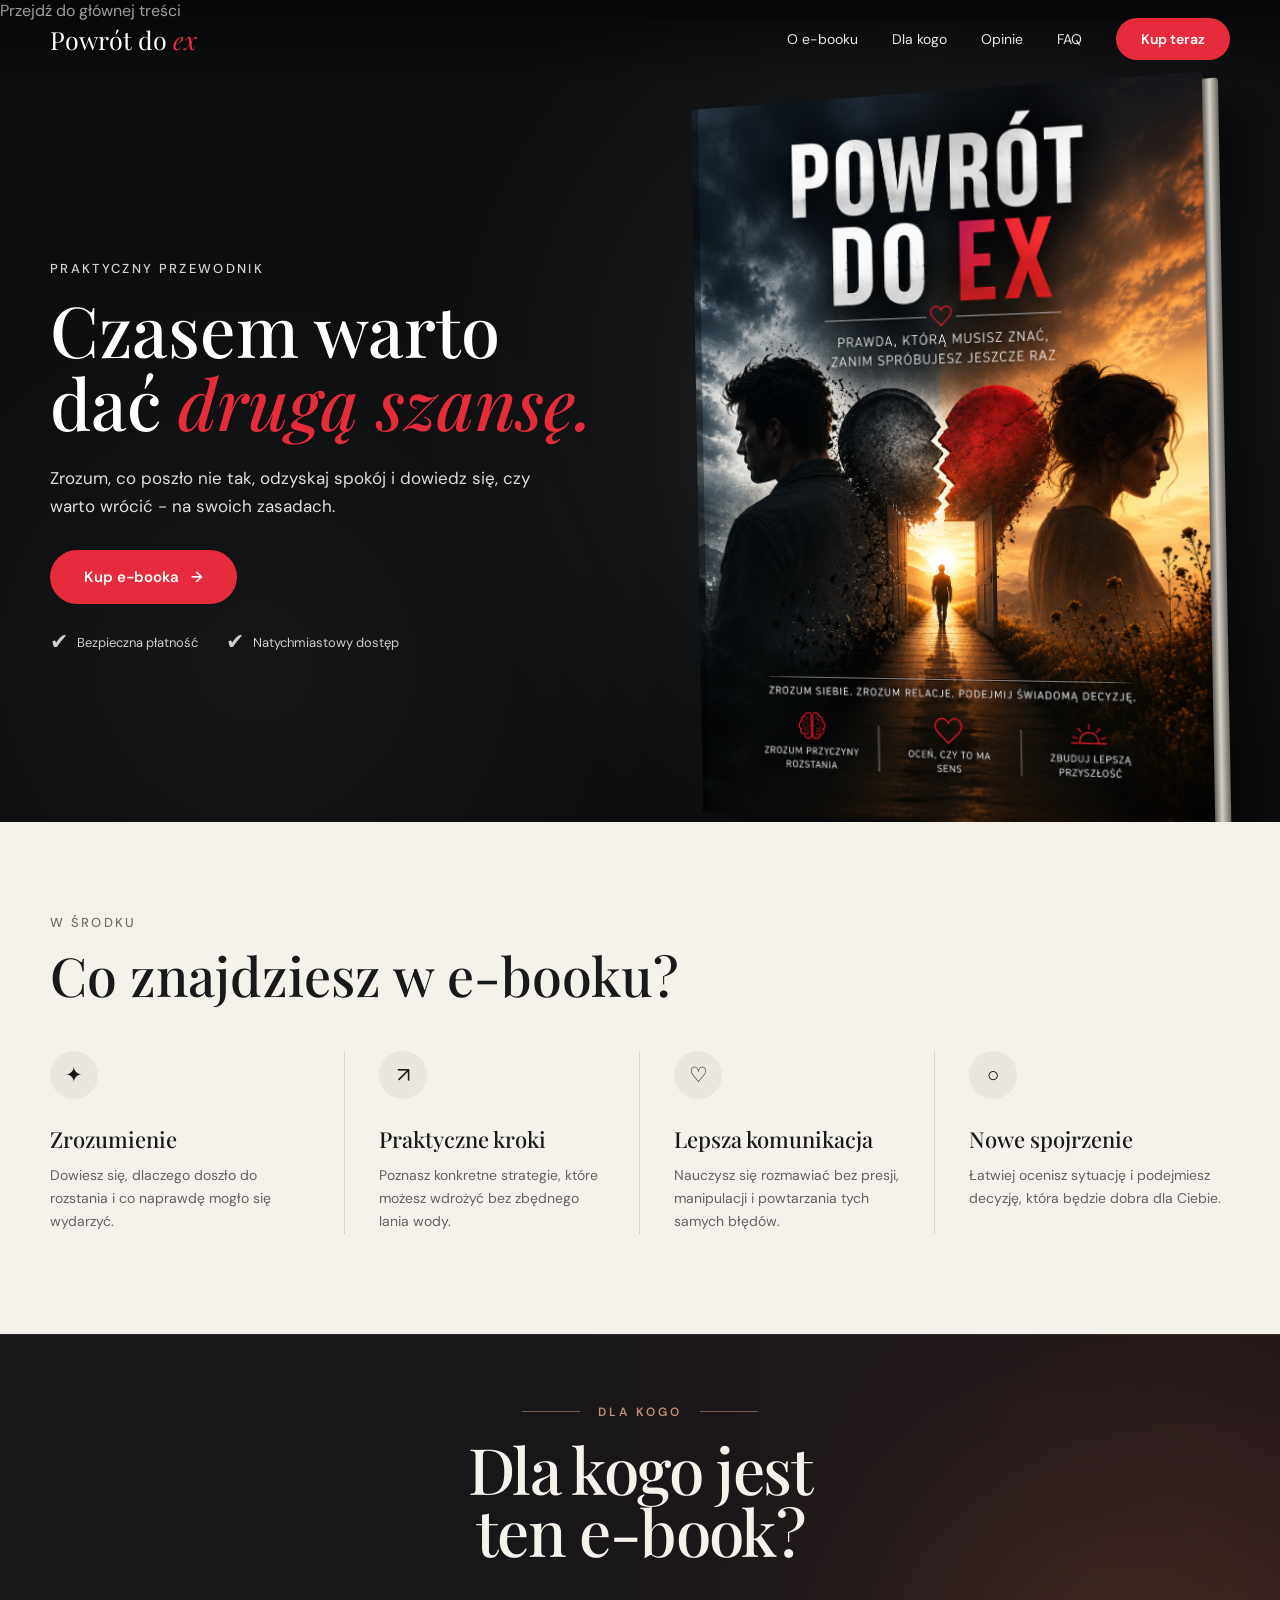
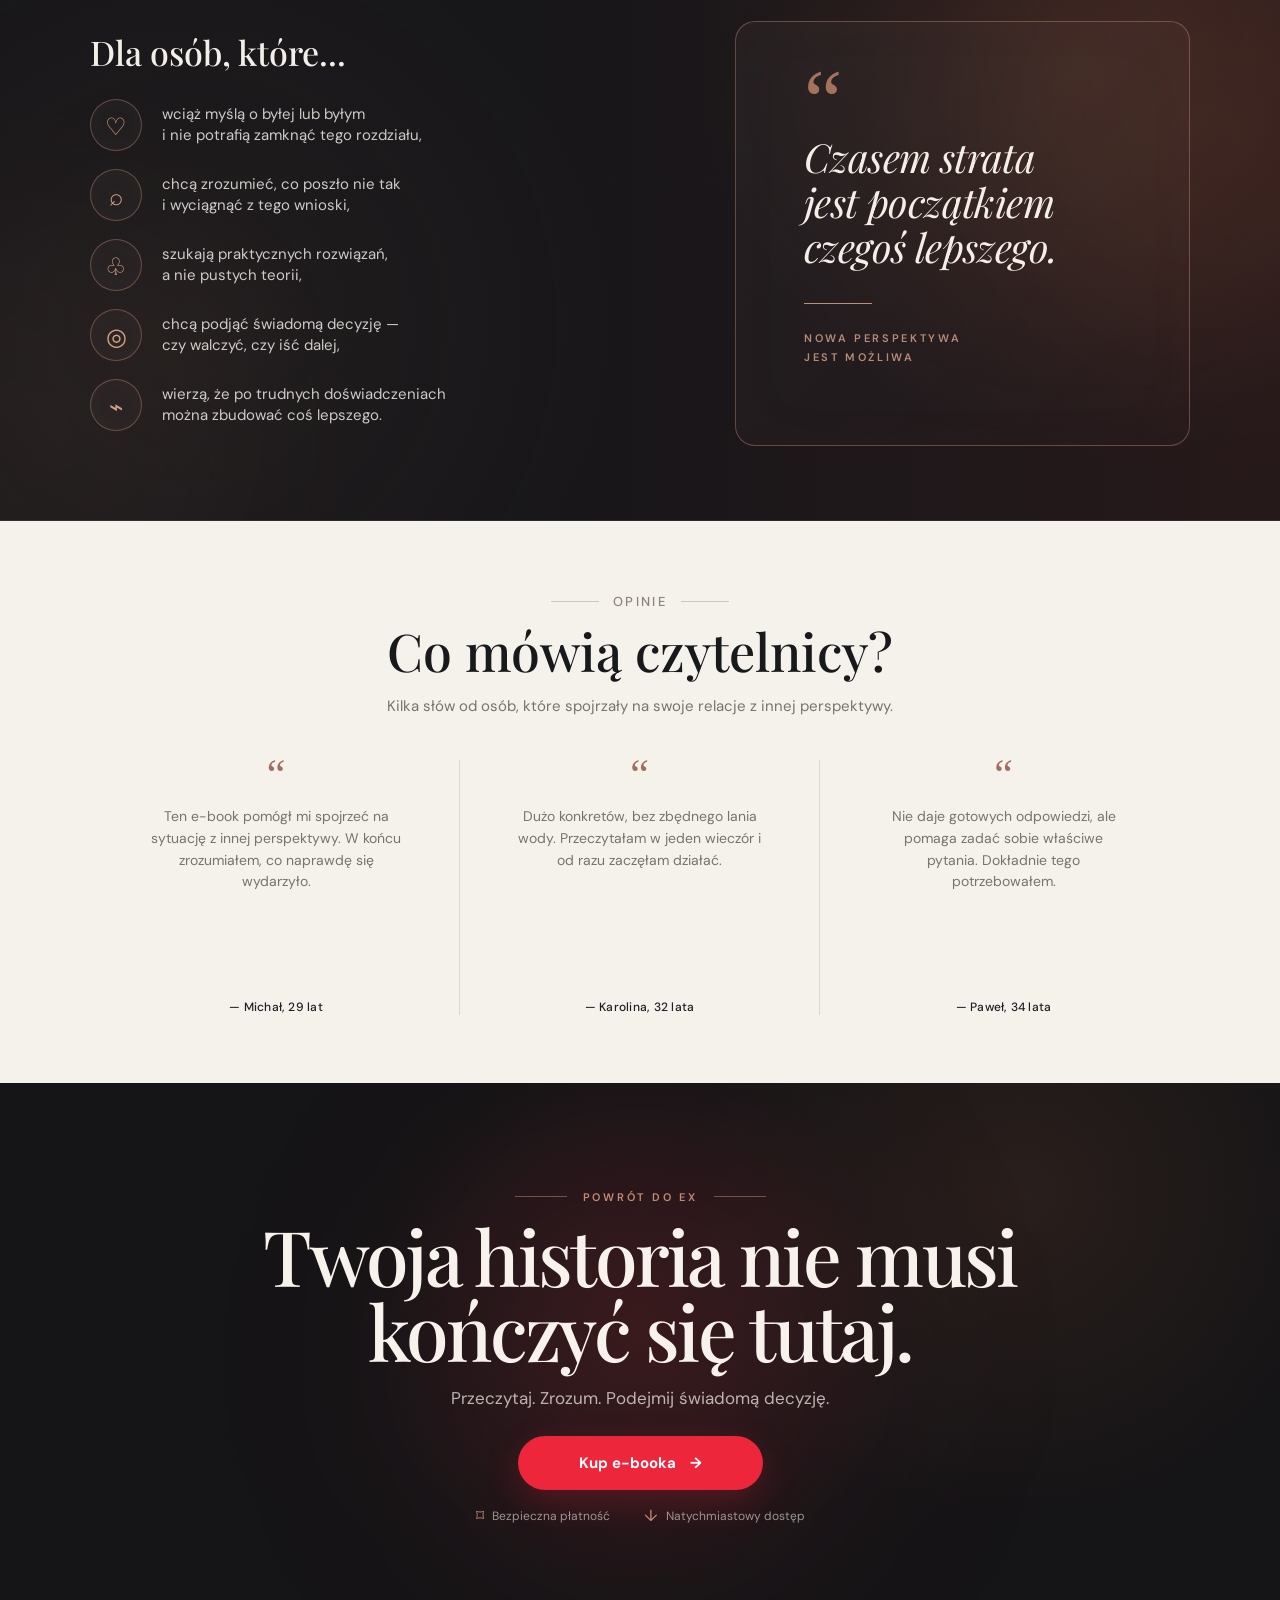
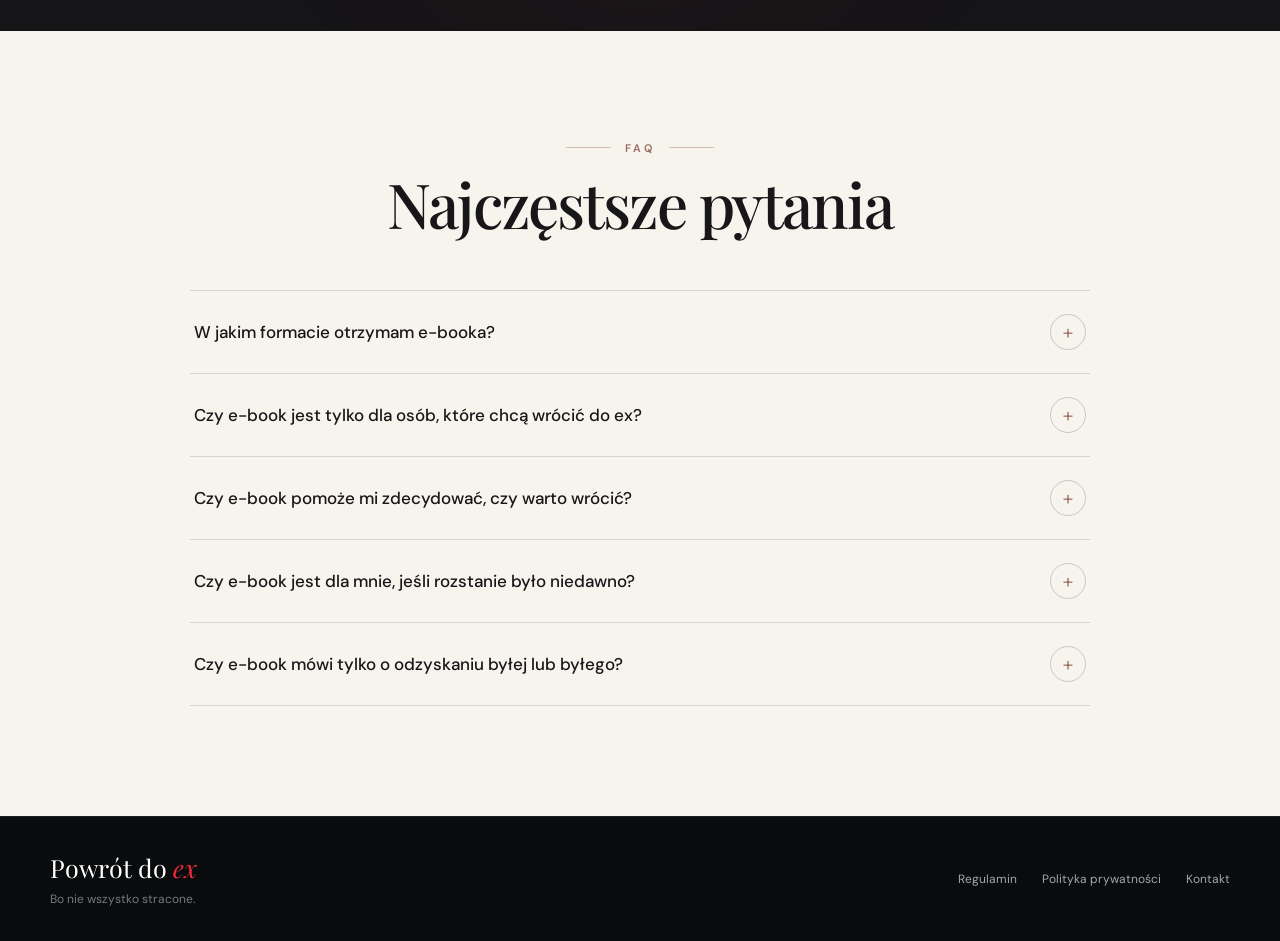
==== commit 1668cdbb: "Fix typos in hero description and trust icons; replace dash with a hyphen and update icons for consi" ====
--- a/index.html
+++ b/index.html
@@ -350,7 +350,7 @@
 
             <p class="hero-description">
               Zrozum, co poszło nie tak, odzyskaj spokój i dowiedz się,
-              czy warto wrócić — na swoich zasadach.
+              czy warto wrócić - na swoich zasadach.
             </p>
 
 
@@ -373,7 +373,7 @@
                   class="trust-icon"
                   aria-hidden="true"
                 >
-                  ⌑
+                  ✔
                 </span>
                 Bezpieczna płatność
               </div>
@@ -384,7 +384,7 @@
                   class="trust-icon"
                   aria-hidden="true"
                 >
-                  ↓
+                  ✔
                 </span>
                 Natychmiastowy dostęp
               </div>
--- a/css/style.css
+++ b/css/style.css
@@ -273,7 +273,7 @@
 .book {
   position: relative;
 
-  width: min(390px, 72%);
+  width: min(540px, 90%);
 
   transform: rotateY(-9deg) rotateZ(-1deg);
 
@@ -287,12 +287,11 @@
 }
 
 .book img {
+  display: block;
   width: 100%;
-
-  aspect-ratio: 0.707 / 1;
-
-  object-fit: cover;
-
+  height: auto;
+  aspect-ratio: auto;
+  object-fit: contain;
   border-radius: 2px 4px 4px 2px;
 }
 
--- a/css/mobile.css
+++ b/css/mobile.css
@@ -5,6 +5,7 @@
 @media (max-width: 900px) {
 
   /* Global */
+
   html,
   body {
     overflow-x: hidden;
@@ -15,6 +16,7 @@
   }
 
   /* Navigation */
+
   .desktop-nav,
   .site-header > .nav > .button-small {
     display: none;
@@ -38,6 +40,7 @@
   }
 
   /* Hero */
+
   .hero {
     min-height: auto;
   }
@@ -70,13 +73,14 @@
   }
 
   /* Ebook cover */
+
   .book-stage {
     min-height: auto;
     padding: 25px 0 20px;
   }
 
   .book {
-    width: min(260px, 70vw);
+    width: min(300px, 76vw);
   }
 
   .book-glow {
@@ -85,12 +89,14 @@
   }
 
   /* Trust */
+
   .trust-row {
     justify-content: center;
     gap: 15px;
   }
 
   /* Benefits */
+
   .benefit-grid {
     grid-template-columns: 1fr;
     gap: 0;
@@ -115,6 +121,7 @@
   }
 
   /* Audience */
+
   .audience {
     min-height: auto;
   }
@@ -132,6 +139,7 @@
   }
 
   /* Reviews */
+
   .review-grid {
     grid-template-columns: 1fr;
     gap: 0;
@@ -155,6 +163,7 @@
   }
 
   /* Final CTA */
+
   .final-cta {
     min-height: auto;
   }
@@ -172,11 +181,13 @@
   }
 
   /* FAQ */
+
   .faq {
     padding: 65px 0;
   }
 
   /* Footer */
+
   .footer-inner {
     flex-direction: column;
     align-items: flex-start;
@@ -185,6 +196,7 @@
   .footer-links {
     flex-wrap: wrap;
   }
+
 }
 
 
@@ -203,6 +215,7 @@
   }
 
   /* Hero */
+
   .hero-grid {
     padding-top: 105px;
     padding-bottom: 45px;
@@ -221,27 +234,31 @@
   }
 
   /* Cover */
+
   .book-stage {
     padding-top: 15px;
   }
 
   .book {
-    width: min(220px, 64vw);
+    width: min(320px, 76vw);
   }
 
   /* Buttons */
+
   .button {
     min-height: 52px;
     padding-inline: 24px;
   }
 
   /* Trust */
+
   .trust-row {
     flex-direction: column;
     align-items: flex-start;
   }
 
   /* Sections */
+
   .benefits,
   .reviews,
   .faq {
@@ -257,6 +274,7 @@
   }
 
   /* Audience */
+
   .audience-grid {
     padding: 60px 0;
   }
@@ -266,6 +284,7 @@
   }
 
   /* CTA */
+
   .final-content {
     padding: 60px 0;
   }
@@ -275,8 +294,10 @@
   }
 
   /* Footer */
+
   .footer-links {
     gap: 12px 18px;
     font-size: 11px;
   }
+
 }
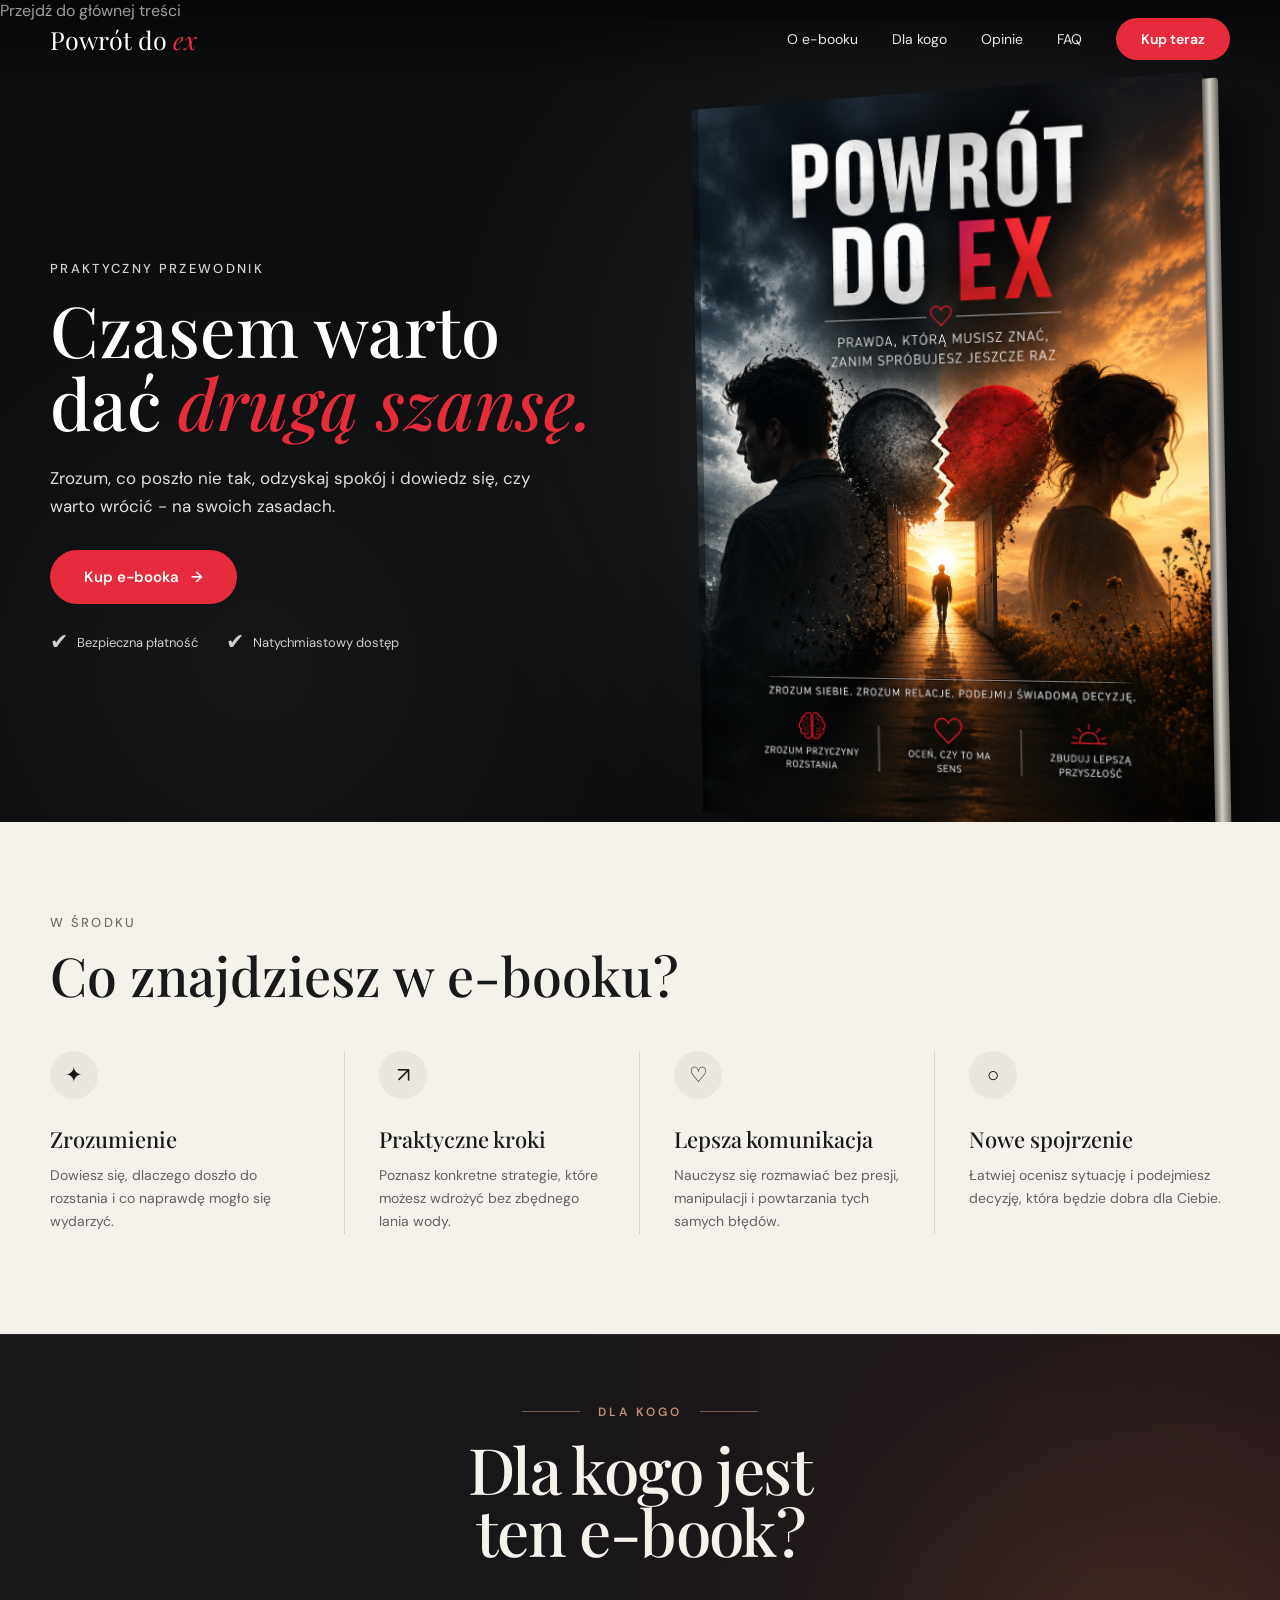
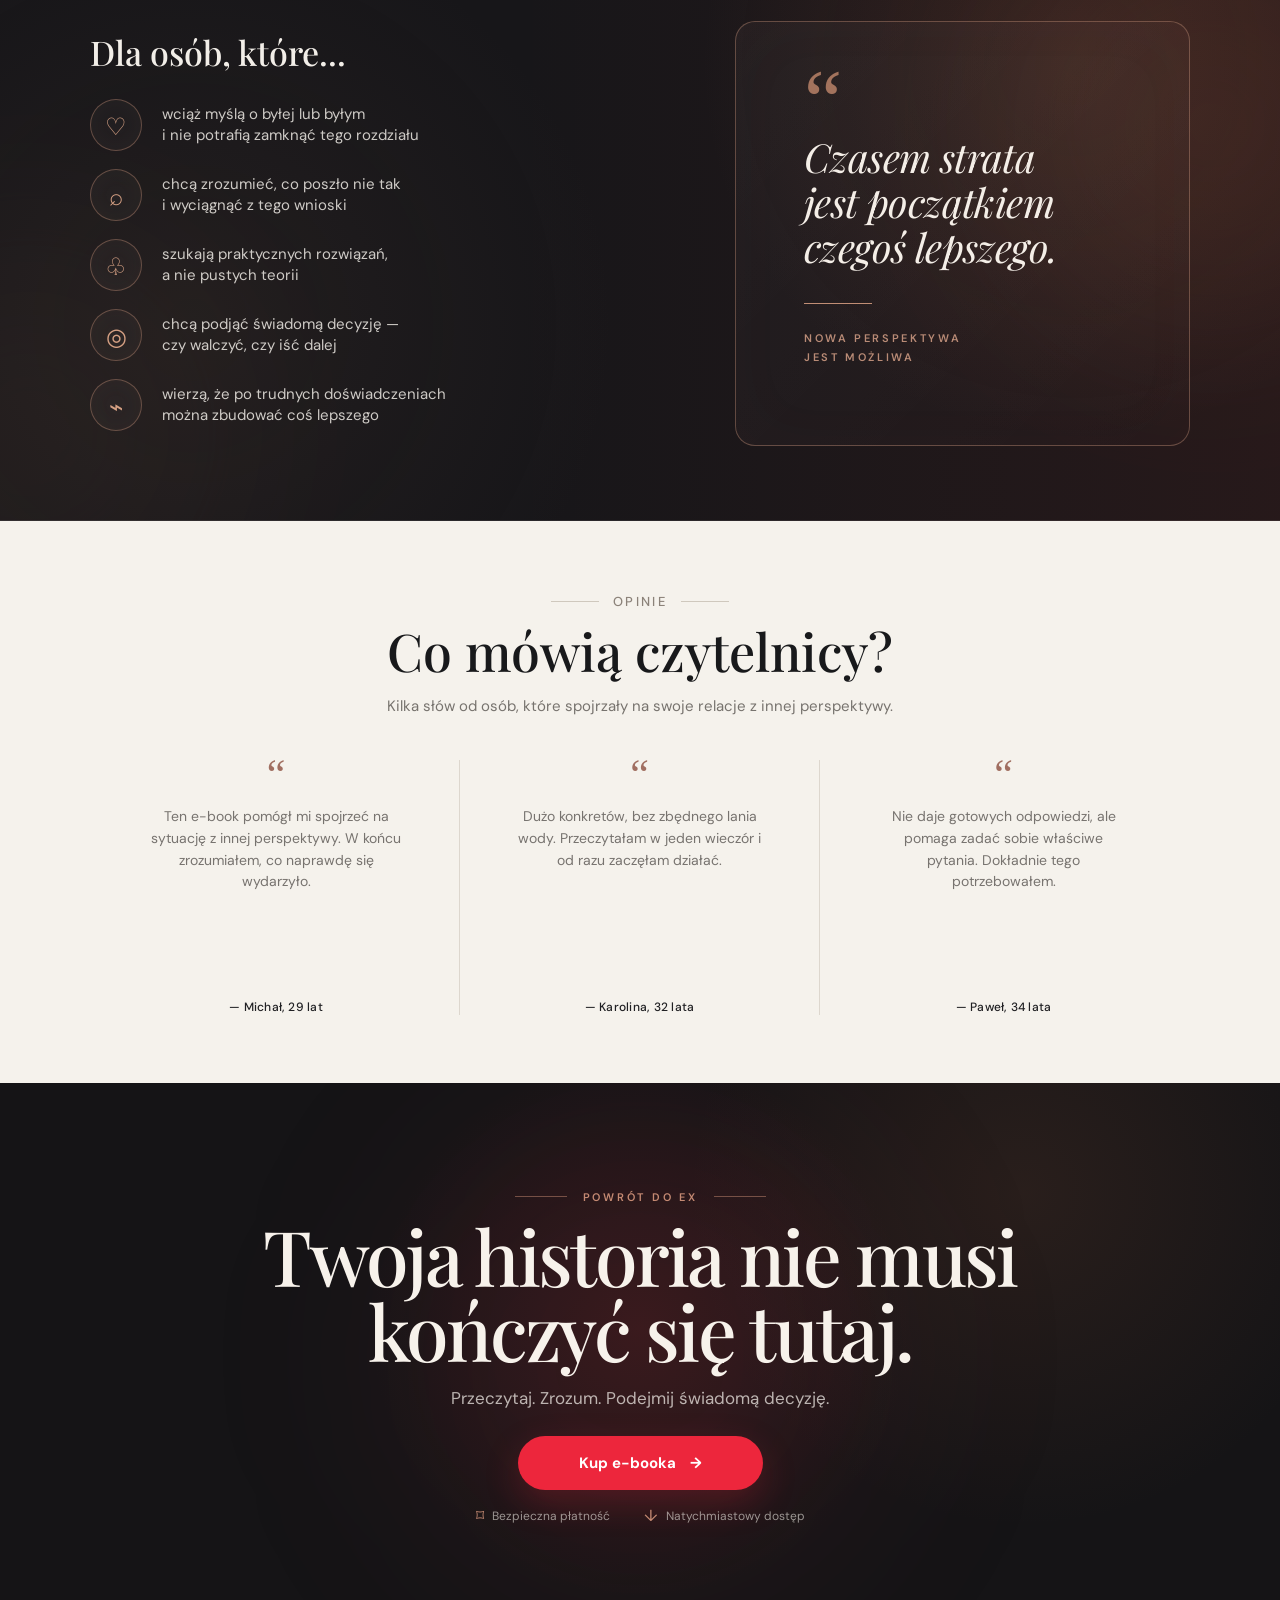
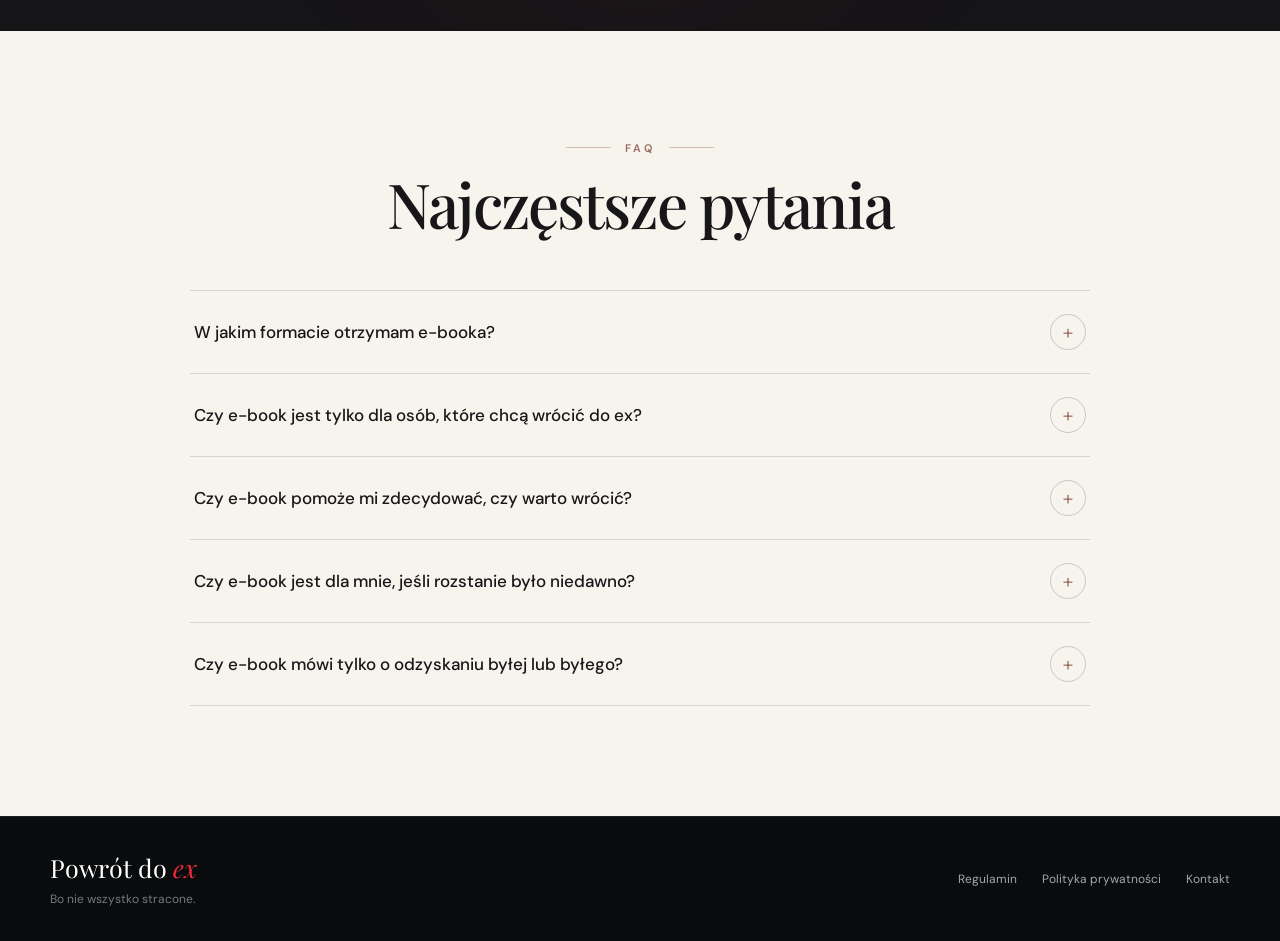
==== commit 7a7fb0d9: "Fix punctuation in paragraphs for improved readability" ====
--- a/index.html
+++ b/index.html
@@ -618,7 +618,7 @@
 
                   <p>
                     wciąż myślą o byłej lub byłym<br />
-                    i nie potrafią zamknąć tego rozdziału,
+                    i nie potrafią zamknąć tego rozdziału
                   </p>
 
                 </li>
@@ -635,7 +635,7 @@
 
                   <p>
                     chcą zrozumieć, co poszło nie tak<br />
-                    i wyciągnąć z tego wnioski,
+                    i wyciągnąć z tego wnioski
                   </p>
 
                 </li>
@@ -652,7 +652,7 @@
 
                   <p>
                     szukają praktycznych rozwiązań,<br />
-                    a nie pustych teorii,
+                    a nie pustych teorii
                   </p>
 
                 </li>
@@ -669,7 +669,7 @@
 
                   <p>
                     chcą podjąć świadomą decyzję —<br />
-                    czy walczyć, czy iść dalej,
+                    czy walczyć, czy iść dalej
                   </p>
 
                 </li>
@@ -686,7 +686,7 @@
 
                   <p>
                     wierzą, że po trudnych doświadczeniach<br />
-                    można zbudować coś lepszego.
+                    można zbudować coś lepszego
                   </p>
 
                 </li>
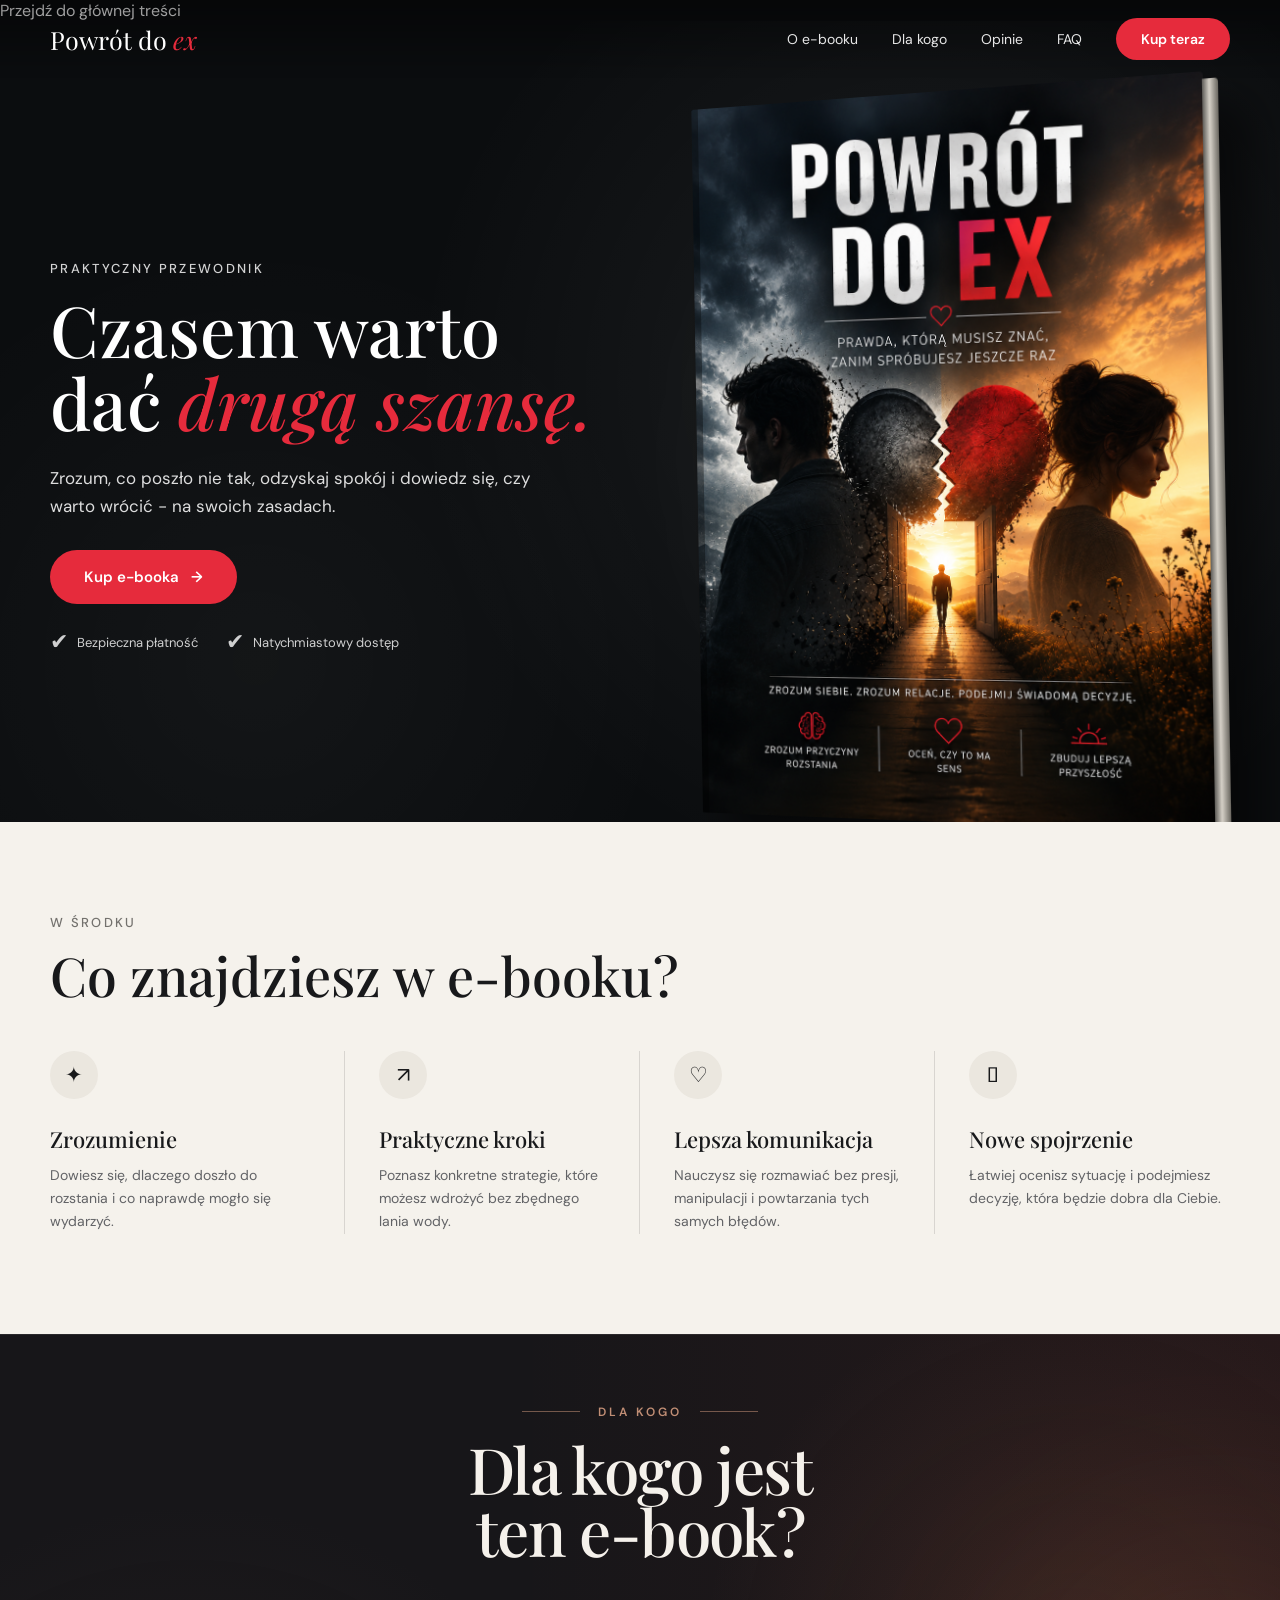
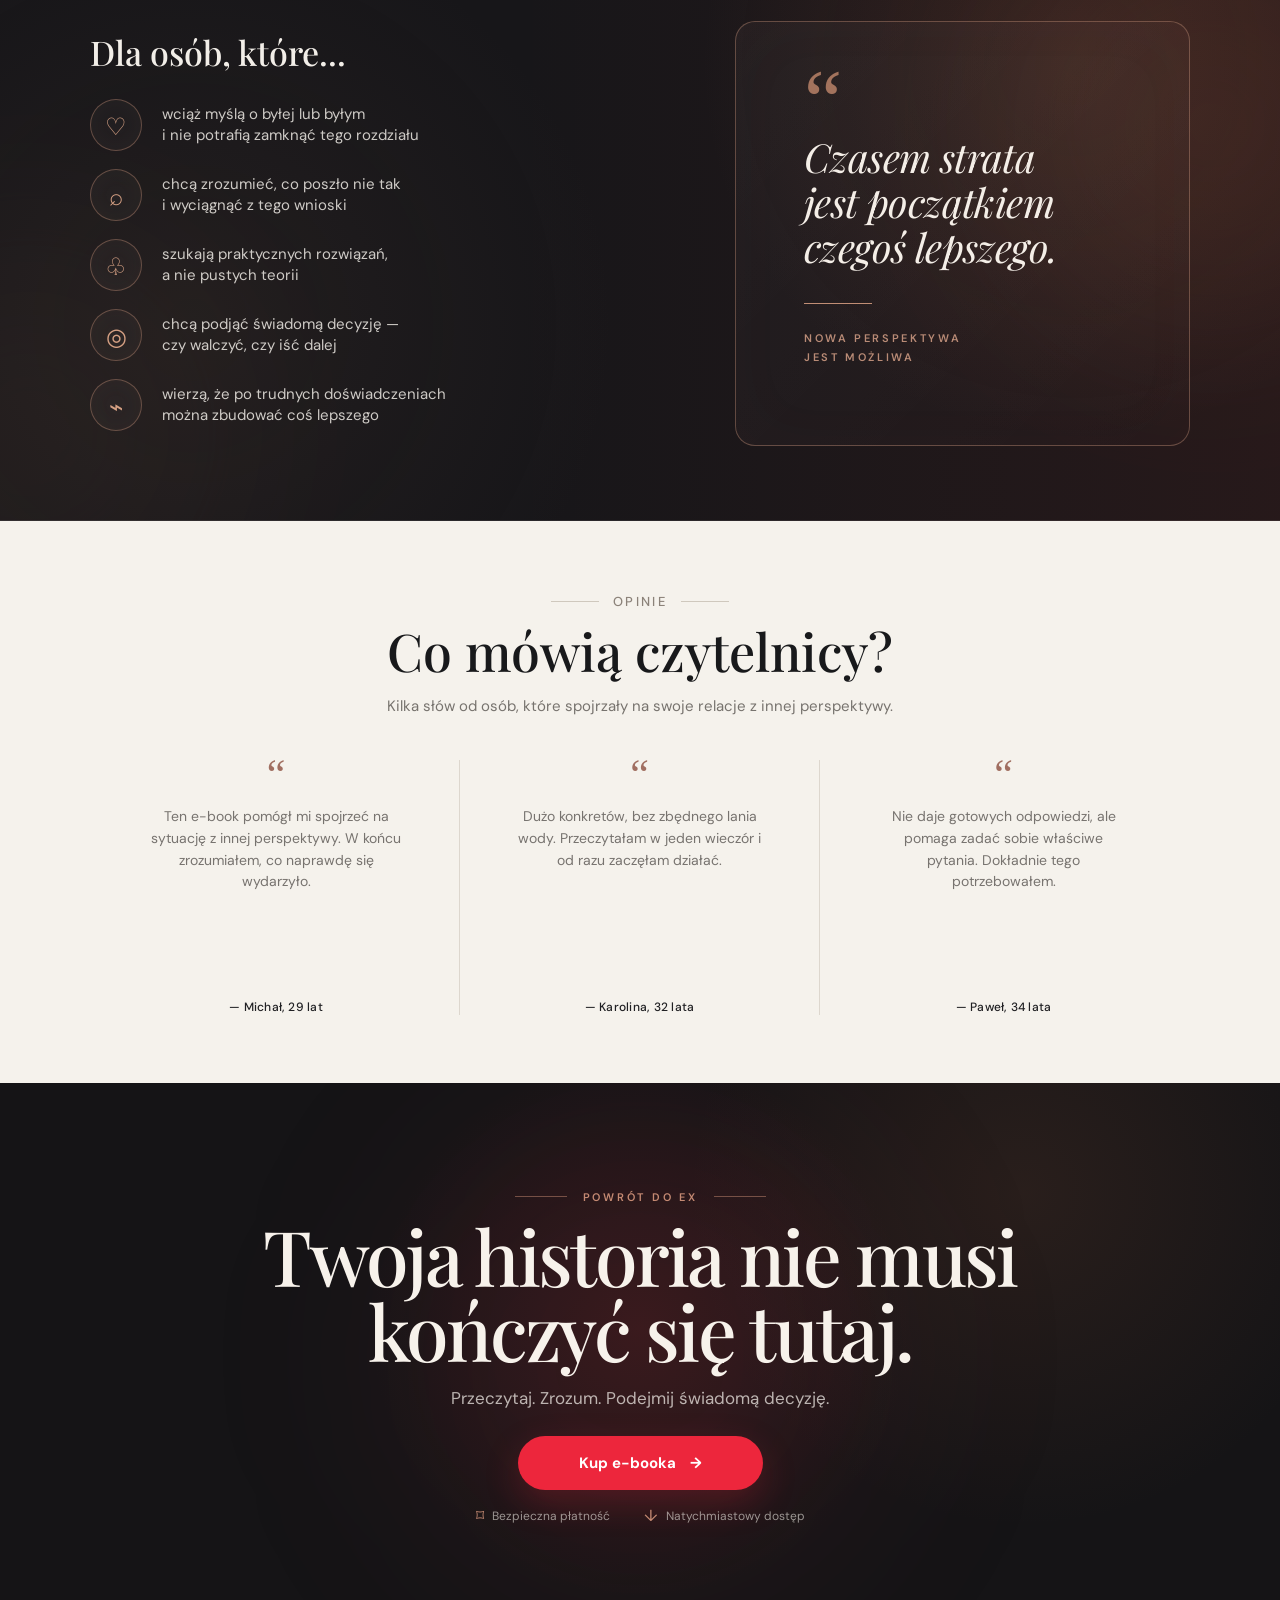
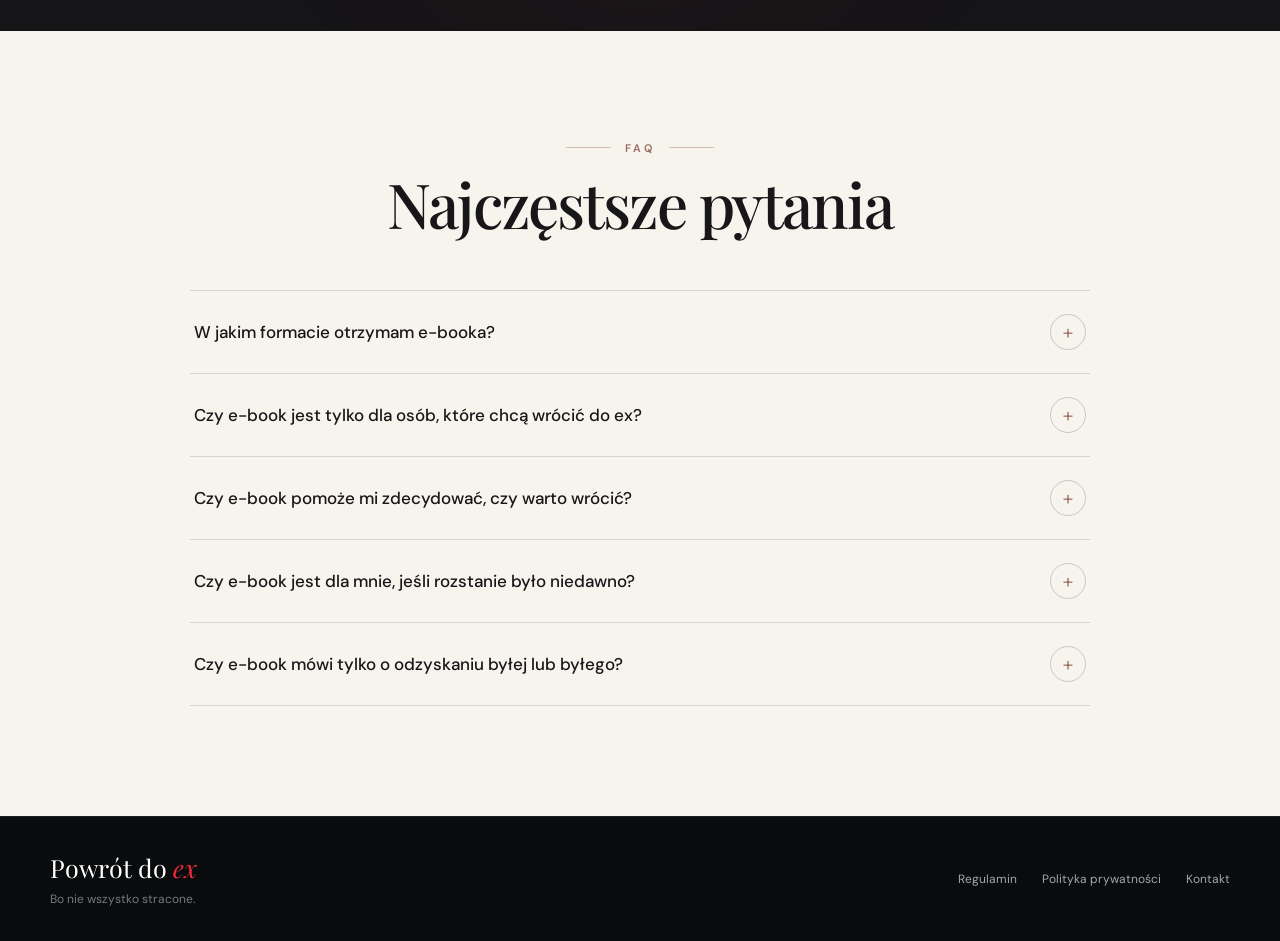
==== commit 6b560f36: "Replace icon character in HTML for improved visual representation" ====
--- a/index.html
+++ b/index.html
@@ -28,7 +28,7 @@
 
     <link rel="canonical" href="https://powrotdoex.pl/" />
 
-    <title>Powrót do ex — Praktyczny e-book o rozstaniu i relacjach</title>
+    <title>Powrót do ex - Praktyczny e-book o rozstaniu i relacjach</title>
 
 
     <!-- =========================================
@@ -526,7 +526,7 @@
                 class="icon-circle"
                 aria-hidden="true"
               >
-                ○
+               𓂀
               </div>
 
               <h3>
@@ -1006,7 +1006,7 @@
               <p>
                 Nie. Duża część materiału dotyczy również zrozumienia
                 relacji, komunikacji, własnych błędów i tego, jak budować
-                zdrowszą relację — niezależnie od tego, czy będzie to
+                zdrowszą relację - niezależnie od tego, czy będzie to
                 powrót do ex.
               </p>
 
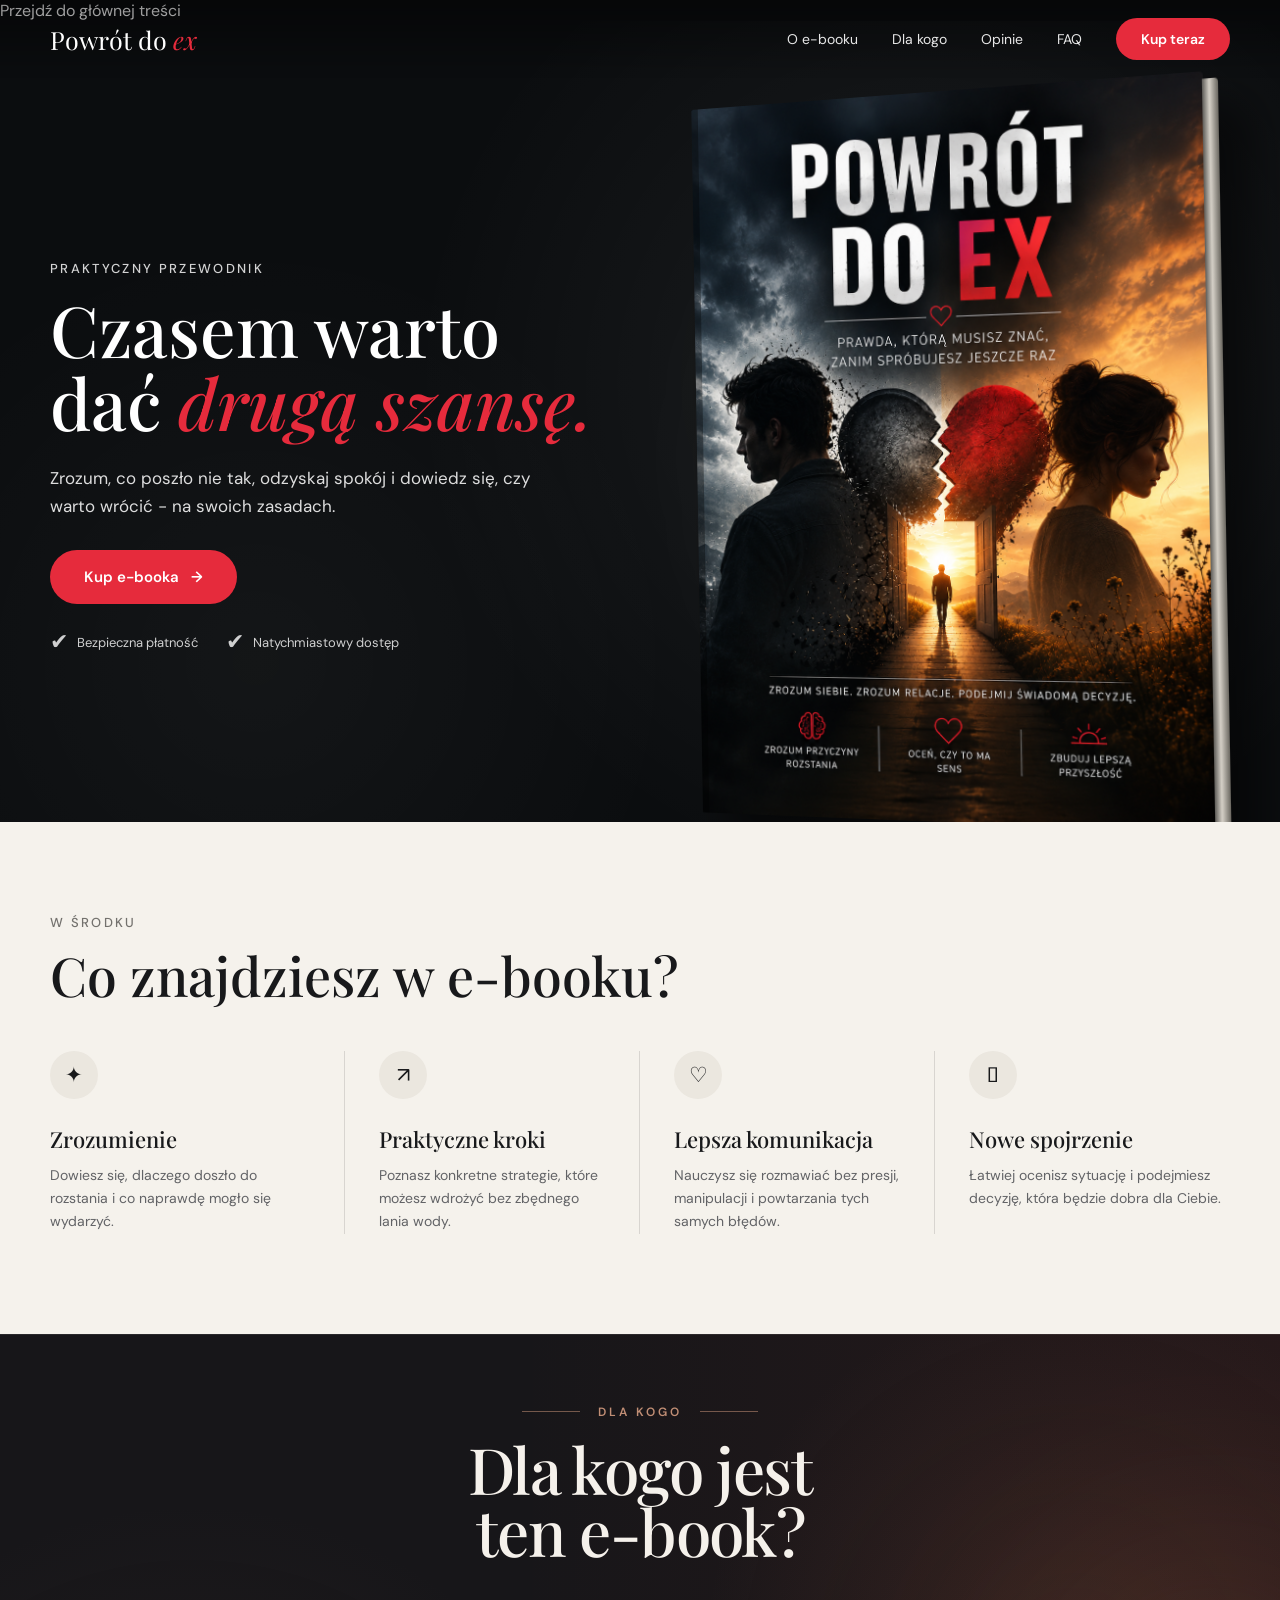
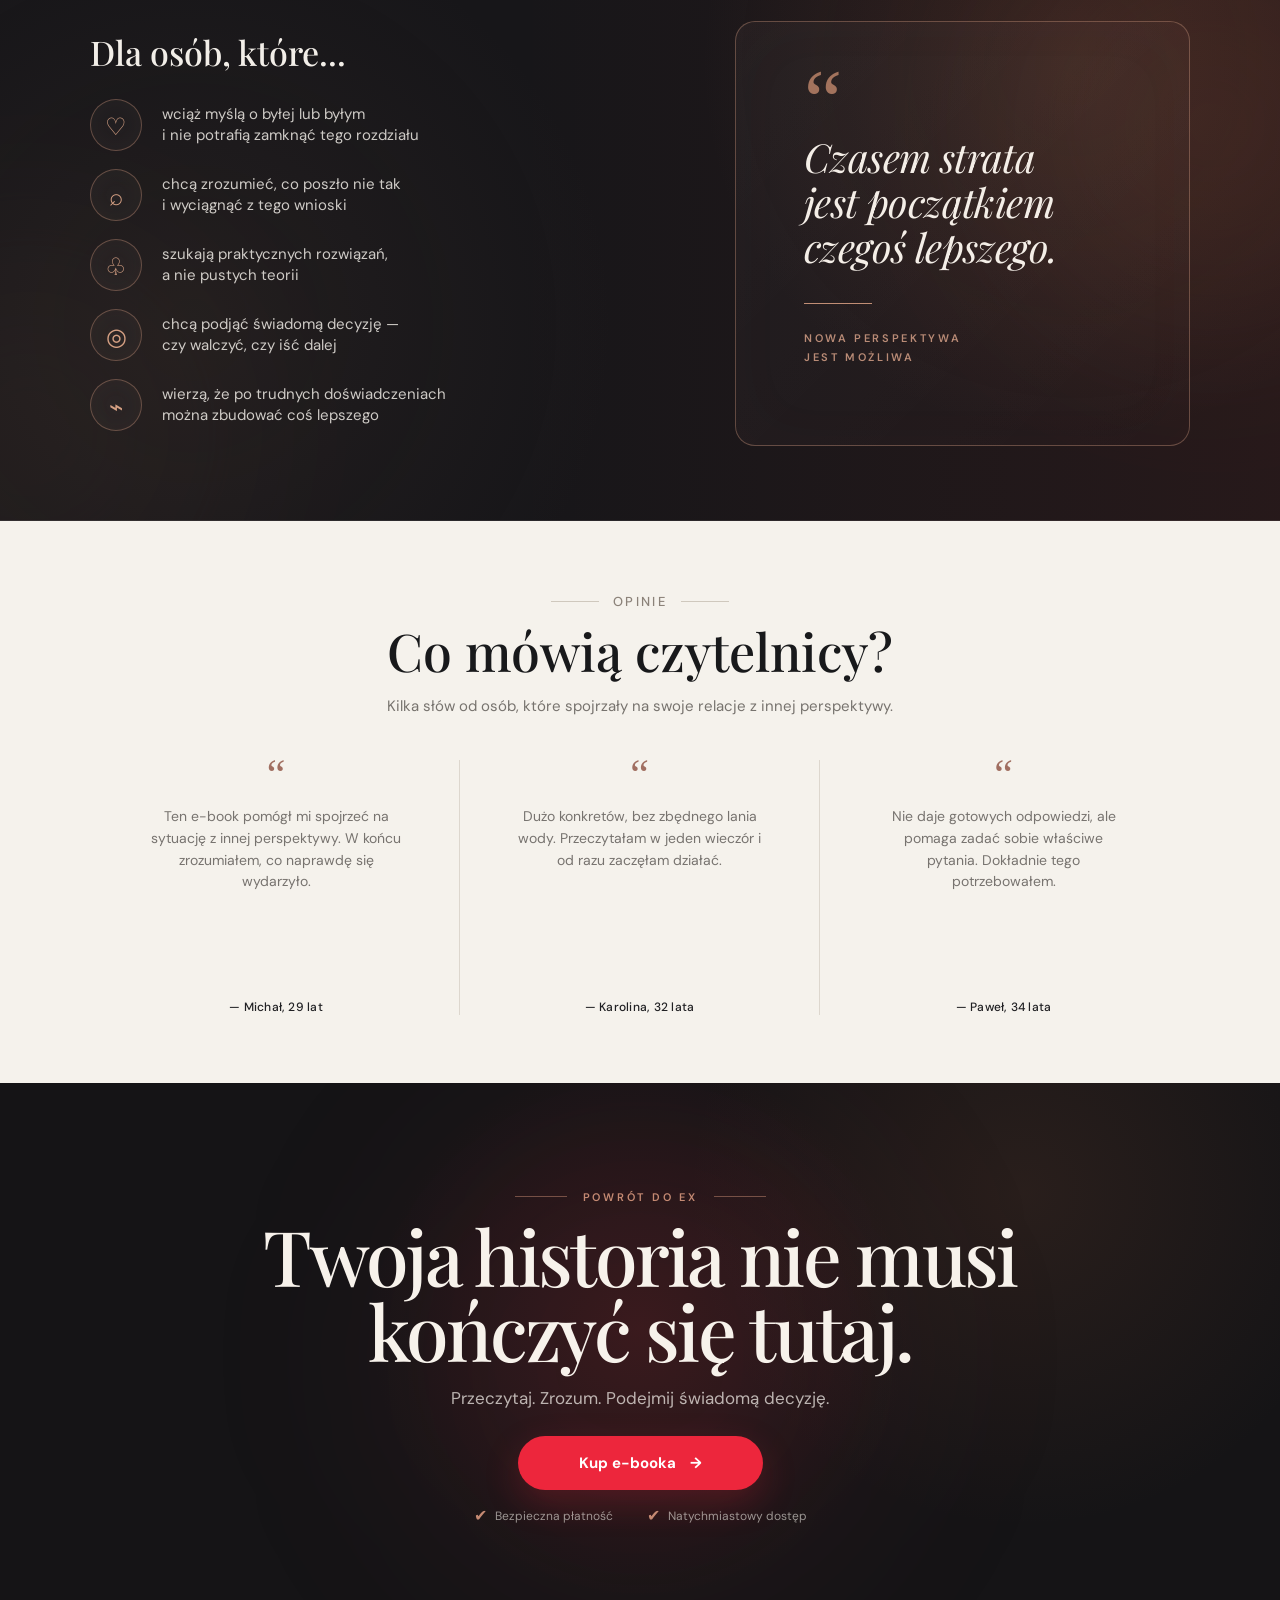
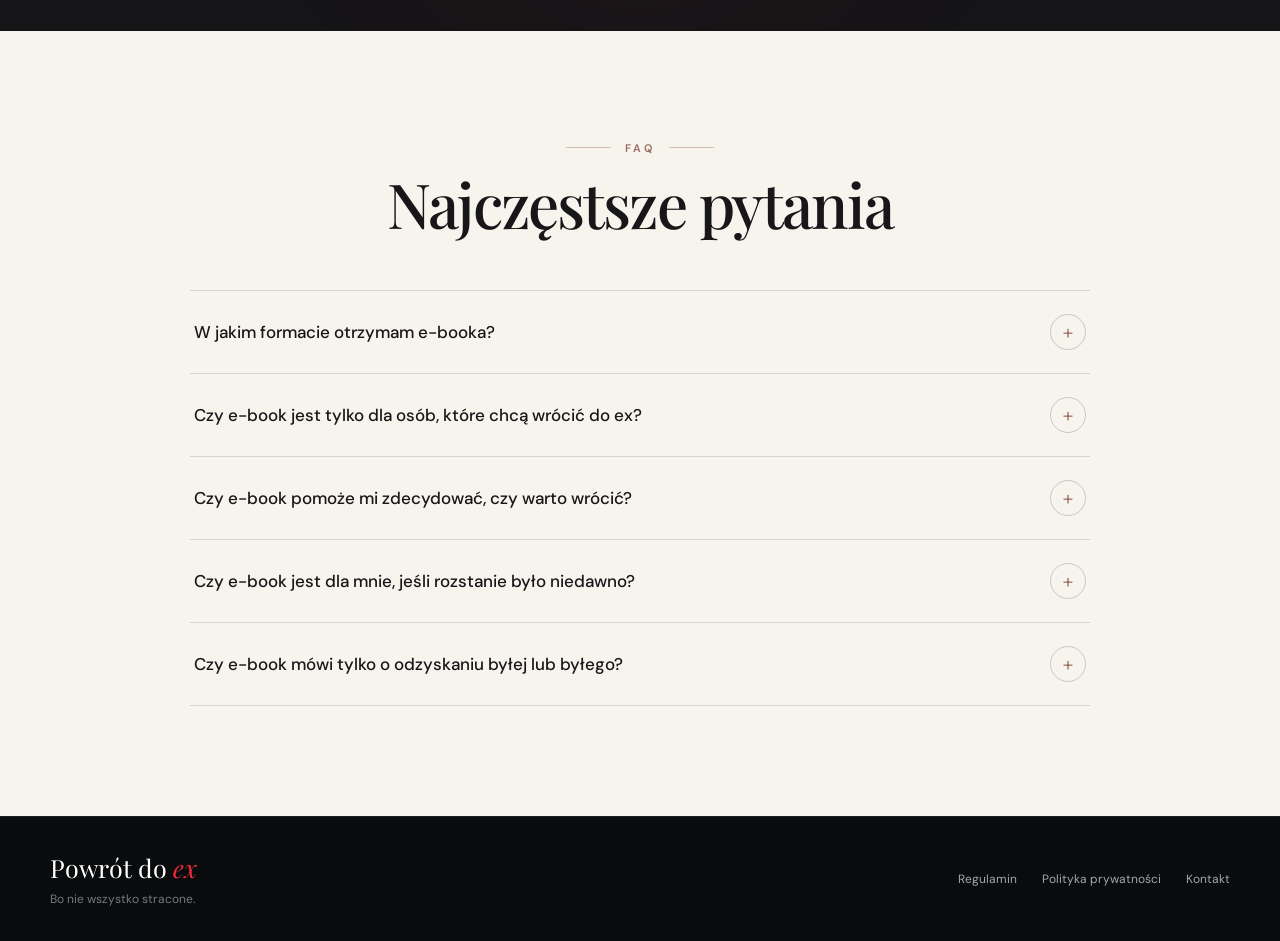
==== commit ba399f56: "Replace trust icon characters for improved consistency and clarity" ====
--- a/index.html
+++ b/index.html
@@ -885,7 +885,7 @@
                 class="trust-icon"
                 aria-hidden="true"
               >
-                ⌑
+                ✔
               </span>
 
               Bezpieczna płatność
@@ -899,7 +899,7 @@
                 class="trust-icon"
                 aria-hidden="true"
               >
-                ↓
+                ✔
               </span>
 
               Natychmiastowy dostęp
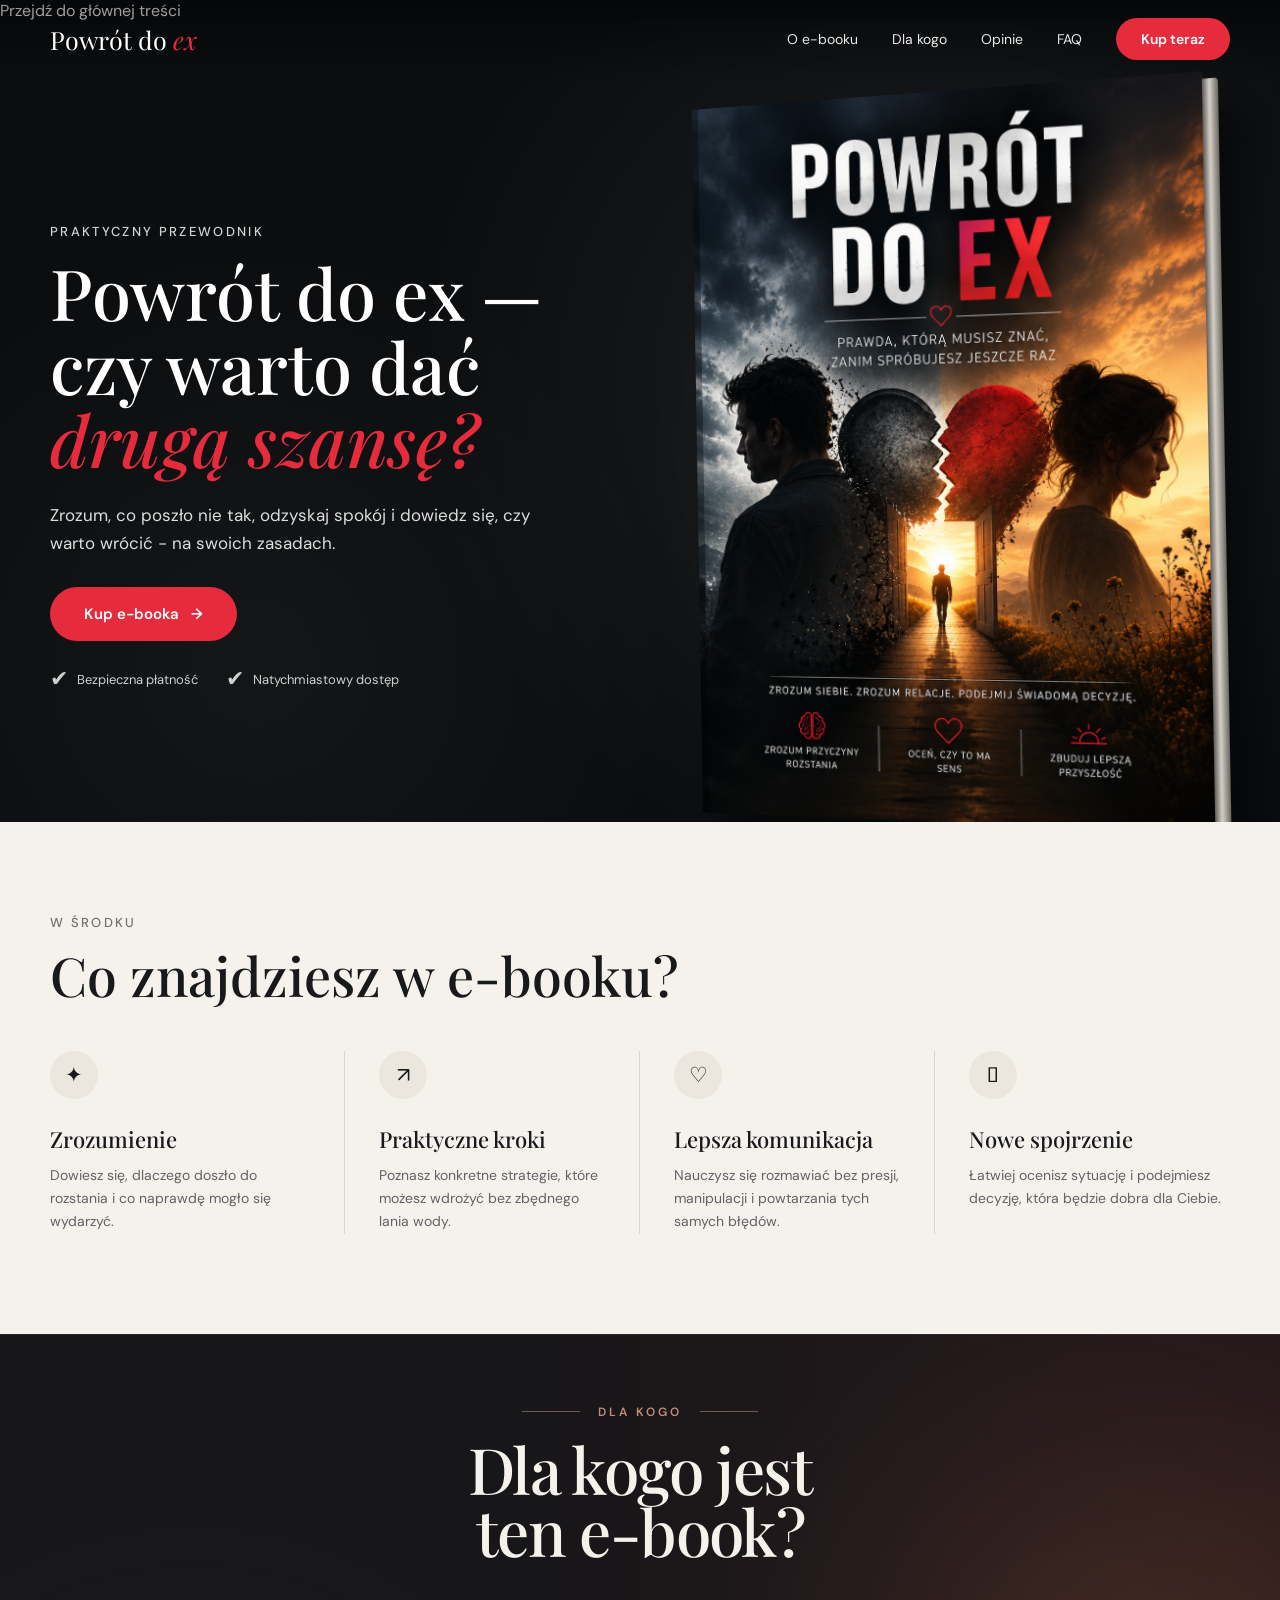
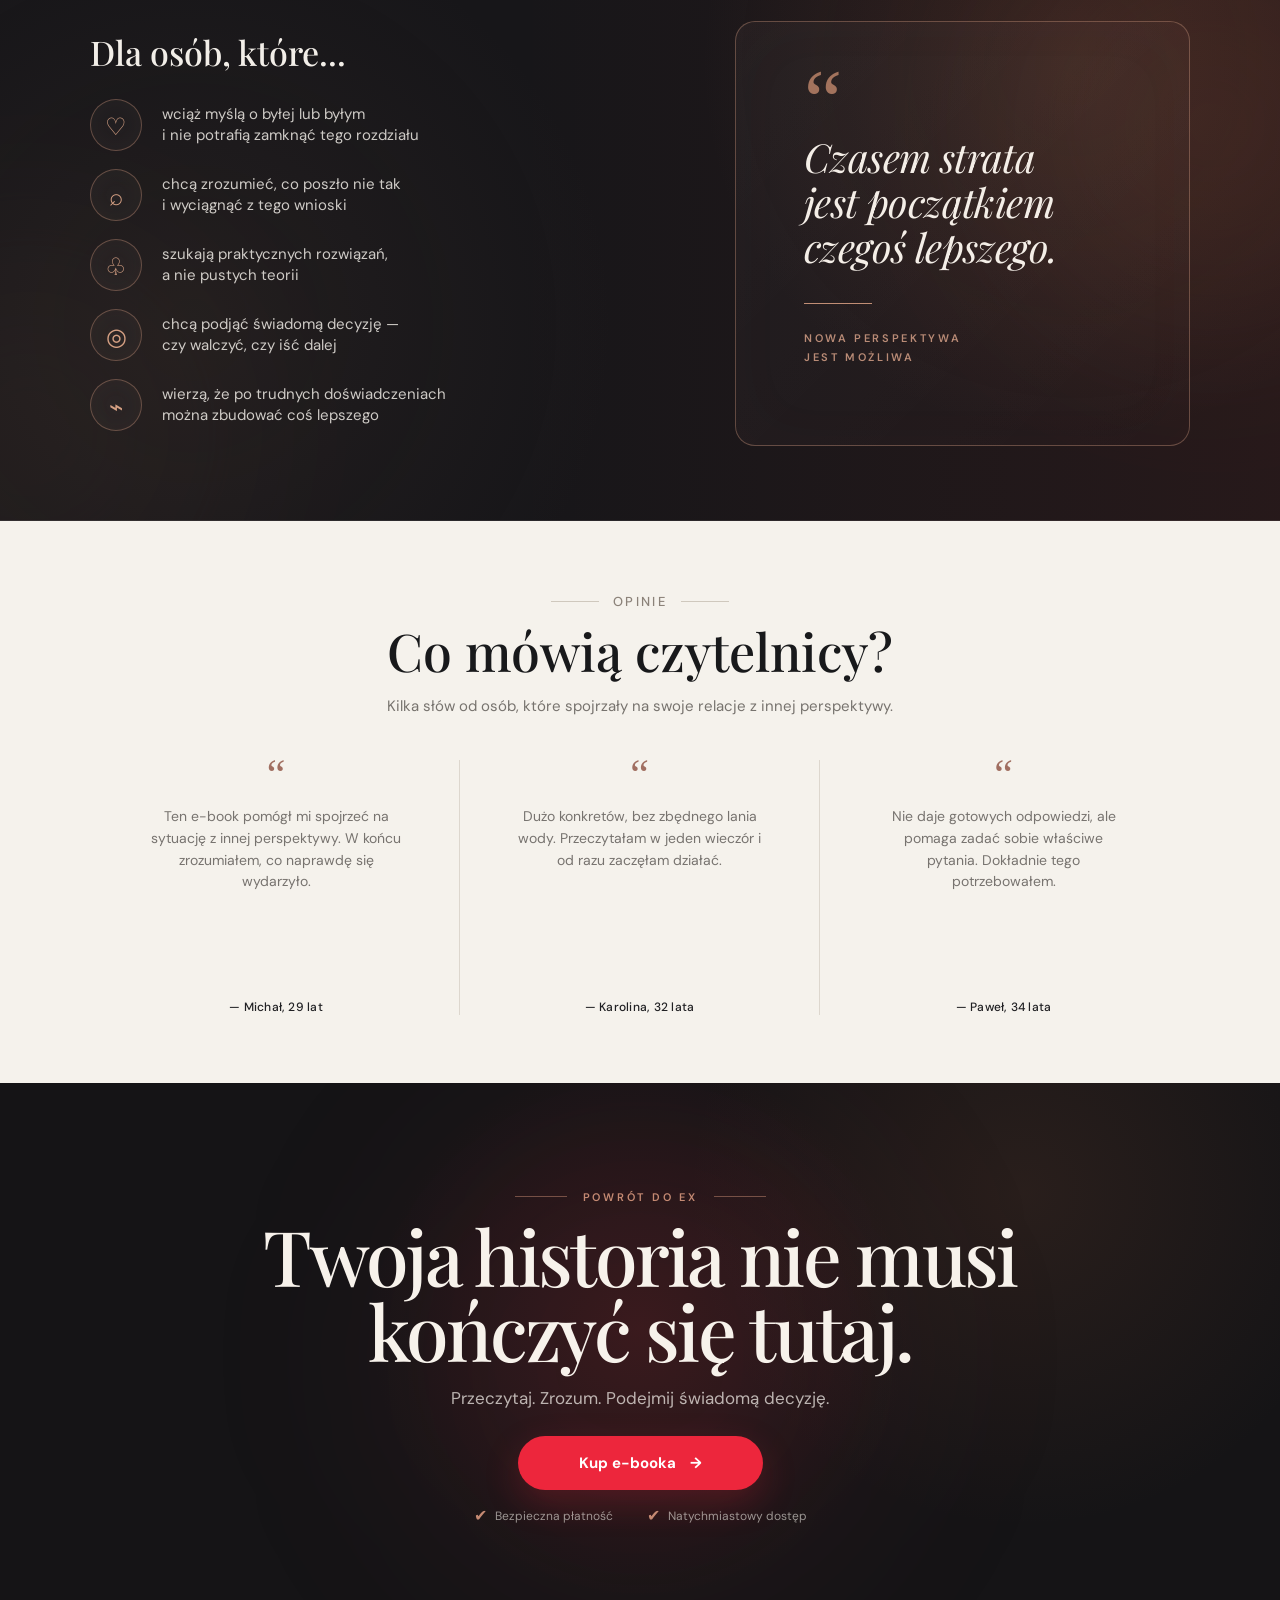
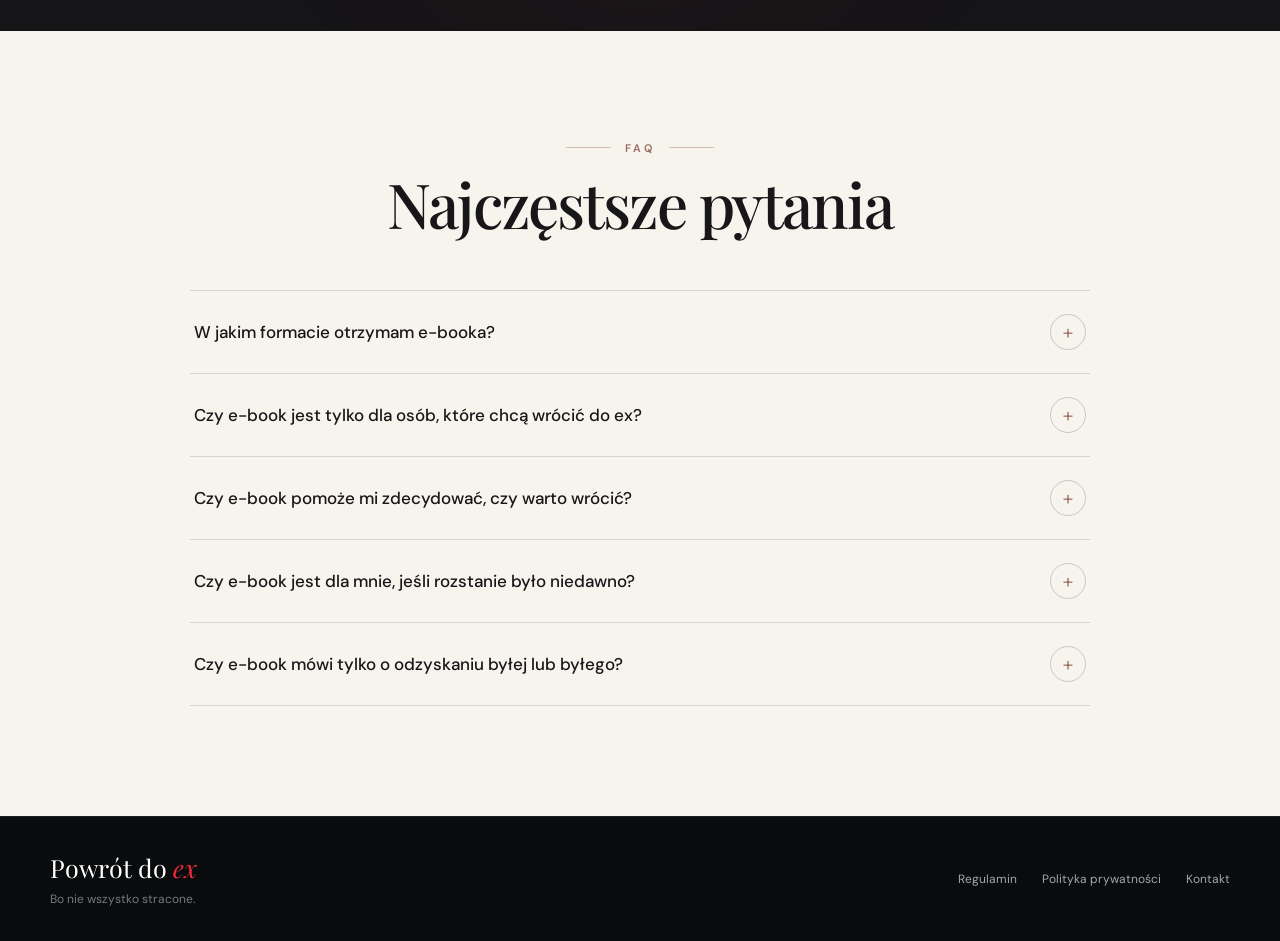
==== commit dd920796: "Update meta descriptions and titles for improved clarity and consistency" ====
--- a/index.html
+++ b/index.html
@@ -14,7 +14,7 @@
 
     <meta
       name="description"
-      content="Powrót do ex — praktyczny e-book o rozstaniu, relacjach i świadomym podejmowaniu decyzji. Zrozum, co poszło nie tak i zdecyduj, co dalej."
+      content="Powrót do ex to praktyczny e-book o rozstaniu, relacjach i drugiej szansie. Uporządkuj emocje, zrozum przyczyny rozstania i zdecyduj, co będzie dla Ciebie najlepsze."
     />
 
     <meta
@@ -28,7 +28,7 @@
 
     <link rel="canonical" href="https://powrotdoex.pl/" />
 
-    <title>Powrót do ex - Praktyczny e-book o rozstaniu i relacjach</title>
+    <title>Powrót do ex – e-book o rozstaniu i relacjach</title>
 
 
     <!-- =========================================
@@ -39,12 +39,12 @@
 
     <meta
       property="og:title"
-      content="Powrót do ex — Praktyczny e-book"
+      content="Powrót do ex – e-book o rozstaniu i relacjach"
     />
 
     <meta
       property="og:description"
-      content="Praktyczny e-book, który pomoże Ci zrozumieć rozstanie, uporządkować myśli i świadomie zdecydować, co dalej."
+      content="Praktyczny e-book o rozstaniu, relacjach i drugiej szansie. Uporządkuj emocje i świadomie zdecyduj, co dalej."
     />
 
     <meta
@@ -71,6 +71,9 @@
       property="og:image:alt"
       content="Okładka e-booka Powrót do ex"
     />
+    <meta property="og:image:type" content="image/png" />
+    <meta property="og:image:width" content="600" />
+    <meta property="og:image:height" content="848" />
 
 
     <!-- =========================================
@@ -84,12 +87,12 @@
 
     <meta
       name="twitter:title"
-      content="Powrót do ex — Praktyczny e-book"
+      content="Powrót do ex – e-book o rozstaniu i relacjach"
     />
 
     <meta
       name="twitter:description"
-      content="Praktyczny e-book o rozstaniu, relacjach i świadomym podejmowaniu decyzji."
+      content="E-book o rozstaniu, relacjach i drugiej szansie. Uporządkuj emocje i świadomie zdecyduj, co dalej."
     />
 
     <meta
@@ -142,6 +145,7 @@
     <link rel="stylesheet" href="css/final-cta.css" />
     <link rel="stylesheet" href="css/reviews.css" />
     <link rel="stylesheet" href="css/faq.css" />
+    <link rel="stylesheet" href="css/heading-consistency.css" />
 
 
     <!-- =========================================
@@ -343,8 +347,8 @@
 
 
             <h1 id="hero-title">
-              Czasem warto dać
-              <span>drugą szansę.</span>
+              Powrót do ex — czy warto dać
+              <span>drugą szansę?</span>
             </h1>
 
 
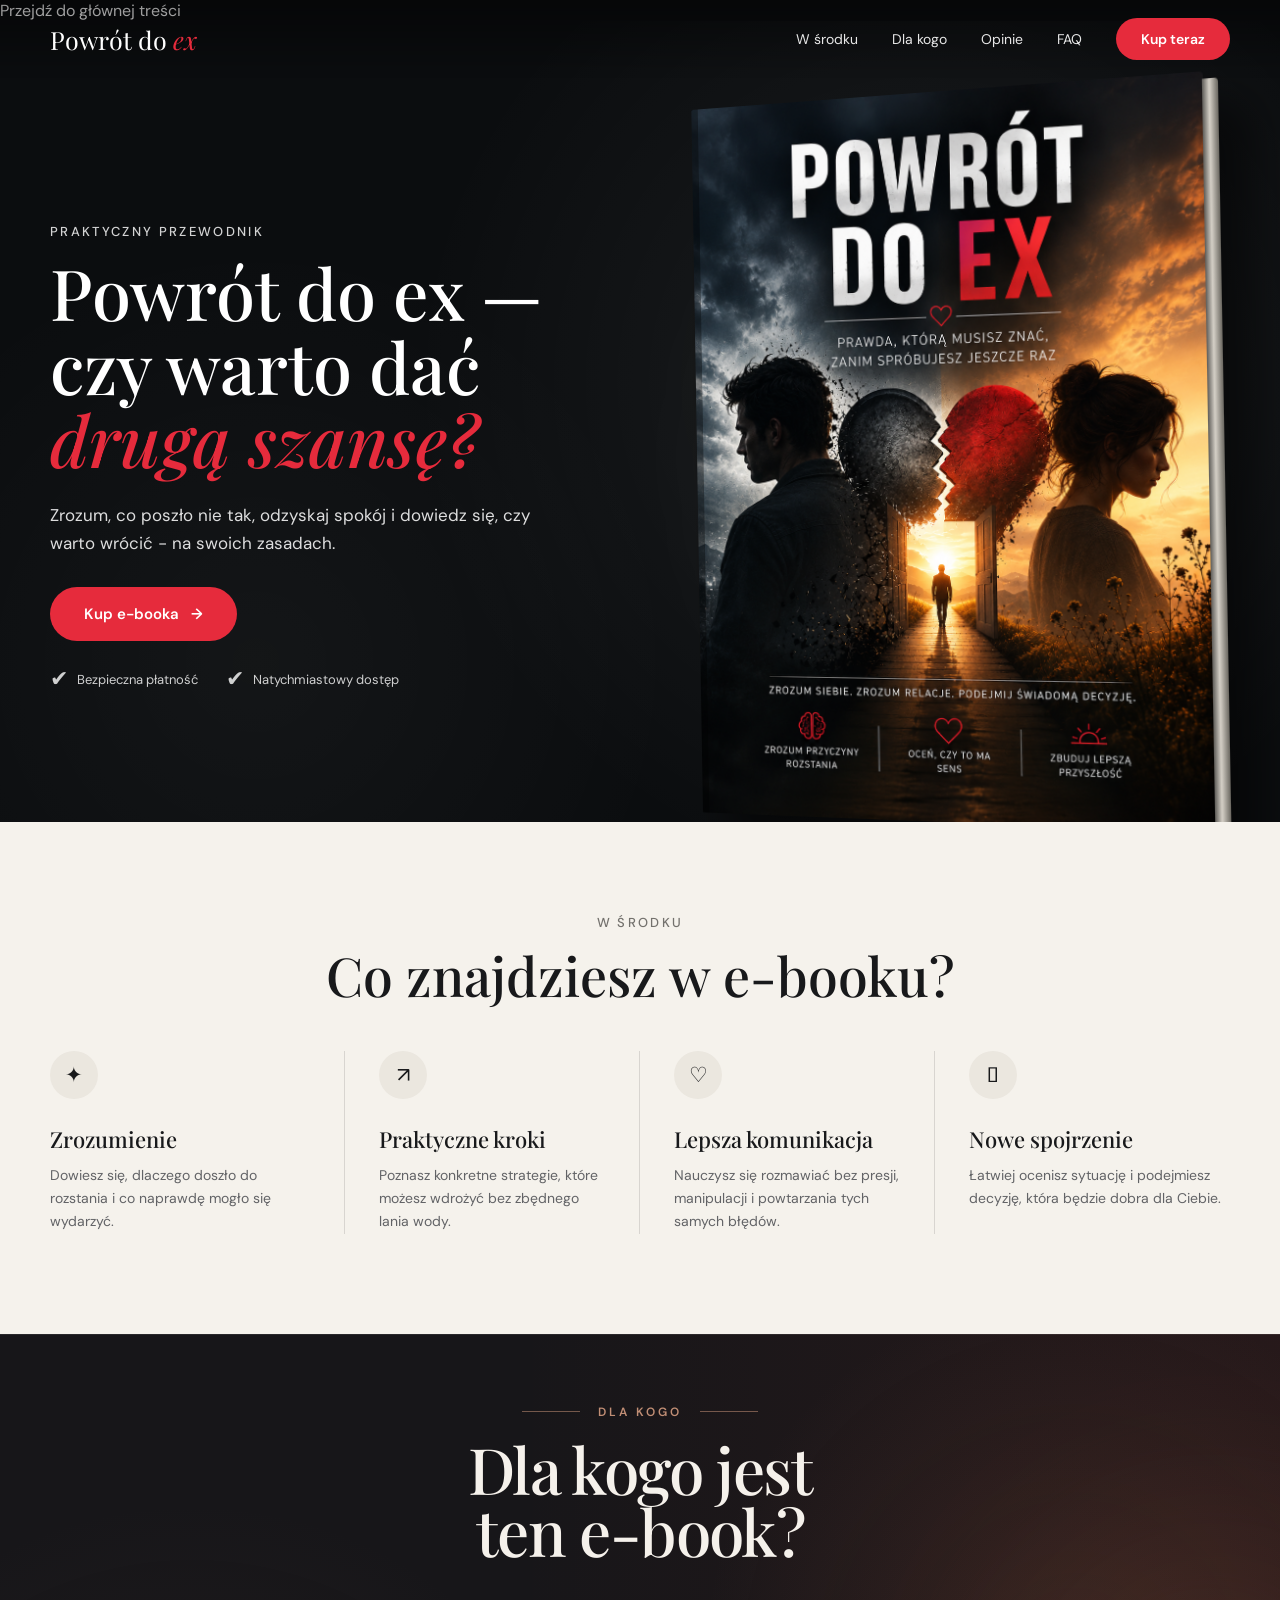
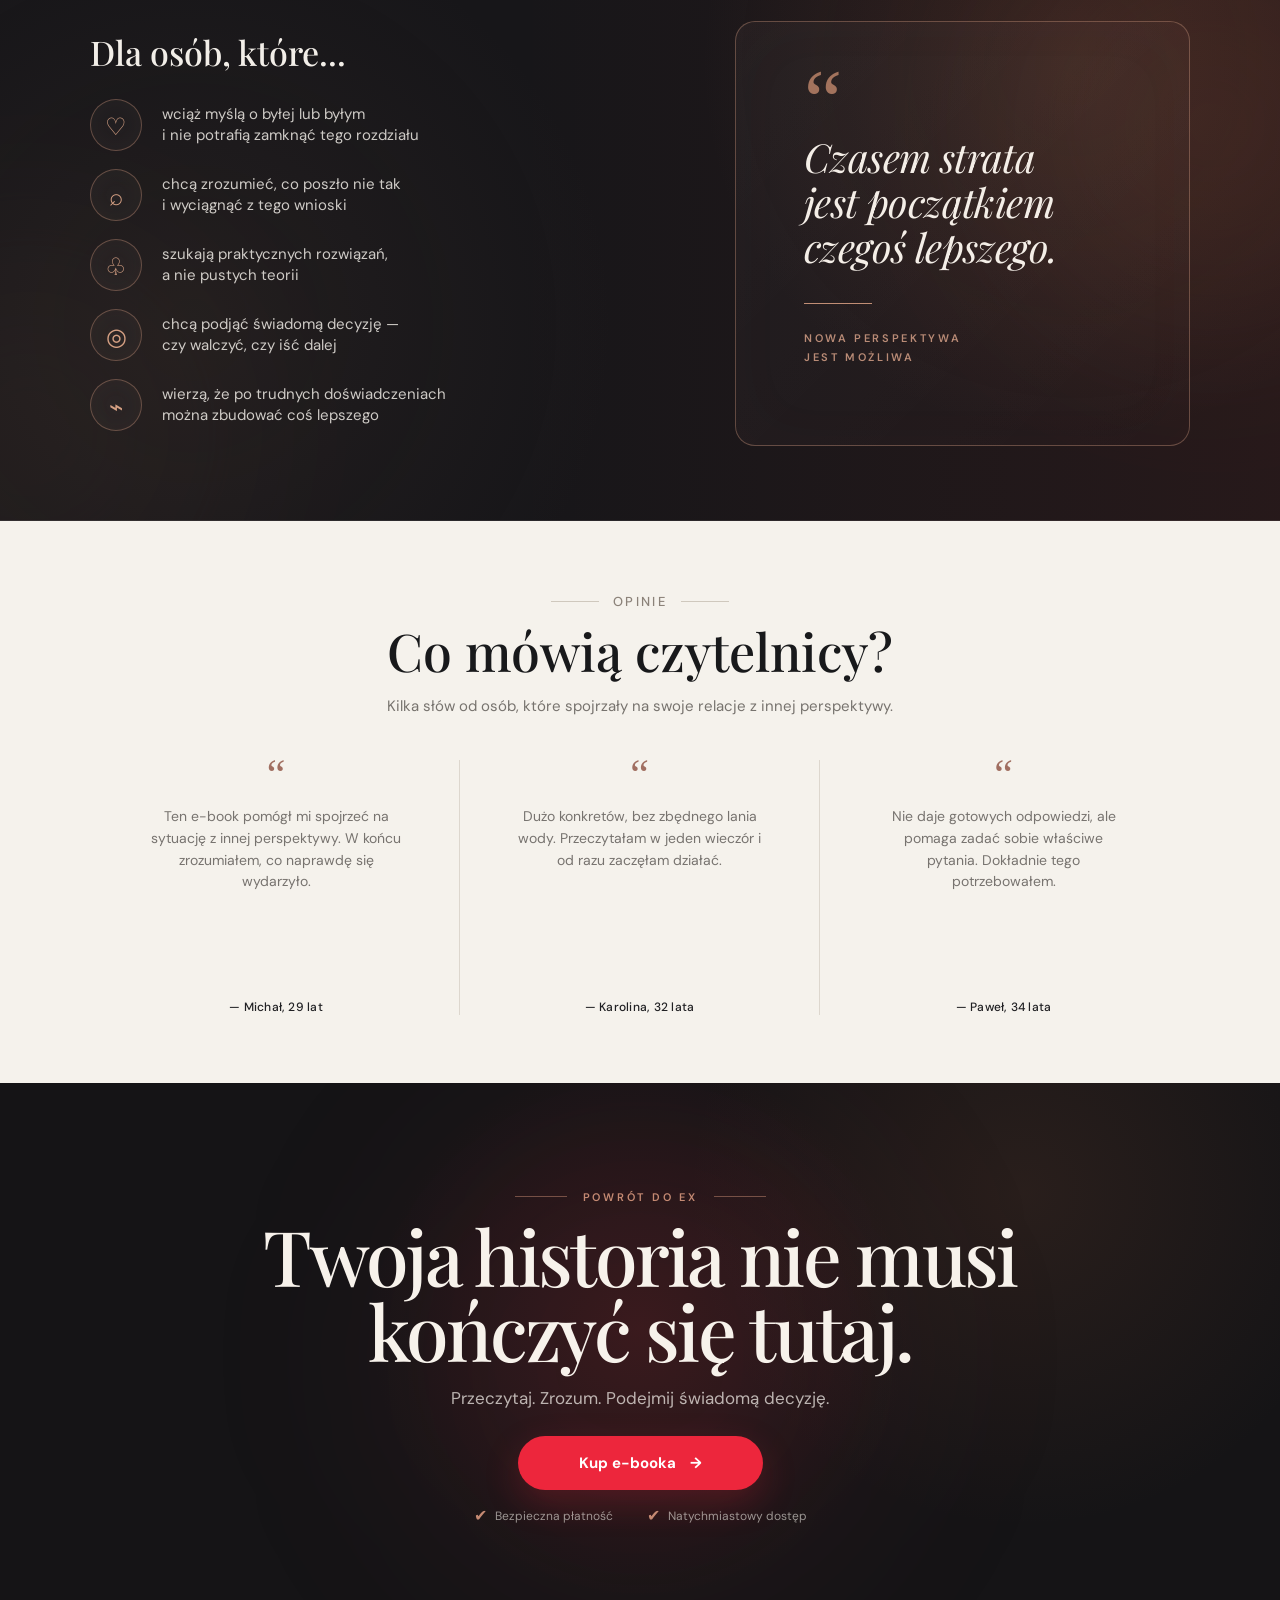
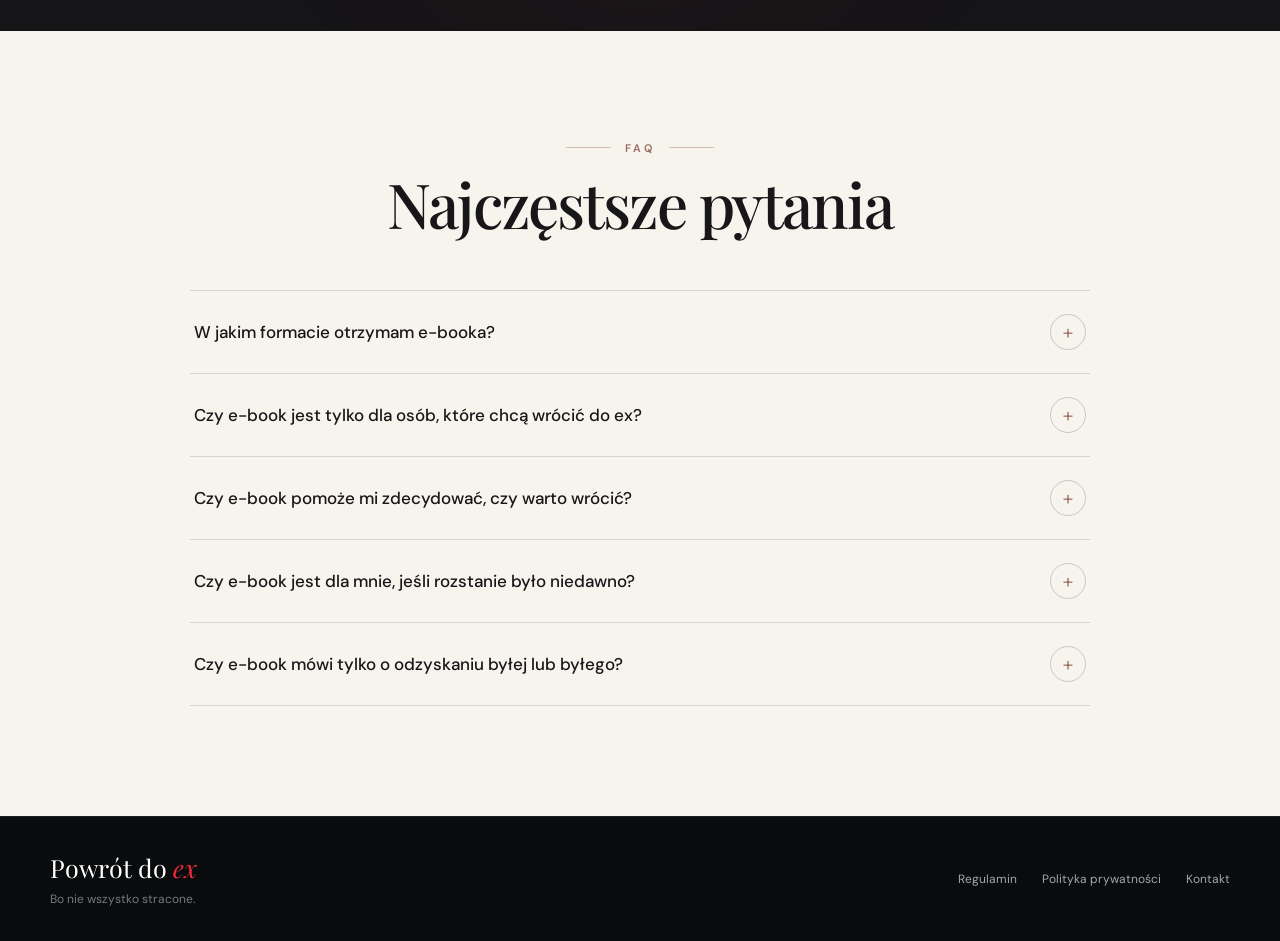
==== commit 77a27076: "Update navigation link text for improved clarity" ====
--- a/index.html
+++ b/index.html
@@ -270,7 +270,7 @@
           class="desktop-nav"
           aria-label="Główna nawigacja"
         >
-          <a href="#ebook">O e-booku</a>
+          <a href="#ebook">W środku</a>
           <a href="#dla-kogo">Dla kogo</a>
           <a href="#opinie">Opinie</a>
           <a href="#faq">FAQ</a>
--- a/css/style.css
+++ b/css/style.css
@@ -1,3 +1,4 @@
+
 :root {
   --black: #0b0d0f;
   --black-soft: #151719;
@@ -160,7 +161,6 @@
 .hero-grid {
   position: relative;
   z-index: 2;
-
   min-height: 720px;
 
   display: grid;
@@ -177,11 +177,9 @@
 
 .eyebrow {
   margin: 0 0 16px;
-
   font-size: 13px;
   letter-spacing: 0.18em;
   font-weight: 500;
-
   color: rgba(255, 255, 255, 0.82);
 }
 
@@ -205,9 +203,7 @@
 .hero-description {
   max-width: 500px;
   margin: 25px 0 30px;
-
   color: rgba(255, 255, 255, 0.86);
-
   font-size: 17px;
   line-height: 1.65;
 }
@@ -218,9 +214,7 @@
   display: flex;
   flex-wrap: wrap;
   gap: 28px;
-
   margin-top: 27px;
-
   color: rgba(255, 255, 255, 0.8);
   font-size: 13px;
 }
@@ -242,12 +236,9 @@
 
 .book-stage {
   position: relative;
-
   min-height: 570px;
-
   display: grid;
   place-items: center;
-
   perspective: 1000px;
 }
 
@@ -255,16 +246,11 @@
 
 .book-glow {
   position: absolute;
-
   width: 390px;
   height: 520px;
-
   background: rgba(255, 255, 255, 0.08);
-
   filter: blur(90px);
-
   border-radius: 50%;
-
   opacity: 0.8;
 }
 
@@ -272,13 +258,9 @@
 
 .book {
   position: relative;
-
   width: min(540px, 90%);
-
   transform: rotateY(-9deg) rotateZ(-1deg);
-
   filter: drop-shadow(28px 30px 22px rgba(0, 0, 0, 0.55));
-
   transition: transform 0.35s ease;
 }
 
@@ -299,29 +281,20 @@
 
 .book::after {
   content: "";
-
   position: absolute;
-
   top: 1%;
   bottom: 1%;
   right: -14px;
-
   width: 15px;
-
   background: linear-gradient(to right, #5d5b57, #d5d0c7 45%, #6a6760);
-
   border-radius: 0 4px 4px 0;
-
   transform: skewY(-1deg);
 }
 
 .book-spine {
   position: absolute;
-
   inset: 0 auto 0 0;
-
   width: 7px;
-
   background: rgba(0, 0, 0, 0.35);
 }
 
@@ -350,6 +323,20 @@
   font-size: clamp(38px, 4.2vw, 58px);
 }
 
+/* DESKTOP — wyśrodkowanie nagłówka sekcji „Co znajdziesz w e-booku?” */
+
+.benefits .section-heading {
+  display: flex;
+  flex-direction: column;
+  align-items: center;
+  text-align: center;
+}
+
+.benefits .section-heading h2 {
+  width: 100%;
+  text-align: center;
+}
+
 .benefit-grid {
   display: grid;
   grid-template-columns: repeat(4, 1fr);
@@ -372,15 +359,11 @@
 .icon-circle {
   width: 48px;
   height: 48px;
-
   display: grid;
   place-items: center;
-
   border-radius: 50%;
   background: #ebe7df;
-
   font-size: 21px;
-
   margin-bottom: 25px;
 }
 
@@ -388,15 +371,12 @@
   font-family: var(--serif);
   font-size: 22px;
   font-weight: 500;
-
   margin: 0 0 10px;
 }
 
 .benefit p {
   margin: 0;
-
   color: #626366;
-
   line-height: 1.65;
   font-size: 14px;
 }
@@ -407,12 +387,9 @@
 
 .audience {
   position: relative;
-
   min-height: 420px;
-
   display: grid;
   align-items: center;
-
   overflow: hidden;
 
   background:
@@ -434,25 +411,18 @@
 
 .audience::after {
   content: "";
-
   position: absolute;
   inset: 0;
-
   background: linear-gradient(90deg, transparent 40%, rgba(220, 60, 40, 0.08));
-
   pointer-events: none;
 }
 
 .audience-grid {
   position: relative;
   z-index: 2;
-
   display: grid;
-
   grid-template-columns: 1.2fr 0.8fr;
-
   align-items: center;
-
   gap: 80px;
 }
 
@@ -463,15 +433,11 @@
 
 .check-list {
   list-style: none;
-
   padding: 0;
   margin: 0;
-
   display: grid;
   gap: 10px;
-
   font-size: 15px;
-
   color: rgba(255, 255, 255, 0.88);
 }
 
@@ -482,31 +448,22 @@
 
 .check-list li::before {
   content: "";
-
   position: absolute;
-
   left: 0;
   top: 0.65em;
-
   width: 17px;
   height: 1px;
-
   background: var(--red);
 }
 
 blockquote {
   max-width: 360px;
-
   justify-self: end;
-
   font-family: var(--serif);
   font-style: italic;
-
   font-size: 28px;
   line-height: 1.3;
-
   color: rgba(255, 255, 255, 0.92);
-
   margin: 0;
 }
 
@@ -526,9 +483,7 @@
 
 .review {
   position: relative;
-
   padding: 0 42px;
-
   border-right: 1px solid var(--border);
 }
 
@@ -543,19 +498,15 @@
 
 .quote {
   font-family: var(--serif);
-
   font-size: 54px;
   line-height: 0.7;
-
   color: #b9b5ae;
 }
 
 .review p {
   color: #55565a;
-
   line-height: 1.65;
   font-size: 14px;
-
   margin: 13px 0 18px;
 }
 
@@ -570,12 +521,9 @@
 
 .final-cta {
   position: relative;
-
   min-height: 430px;
-
   display: grid;
   align-items: center;
-
   overflow: hidden;
 
   background:
@@ -596,9 +544,7 @@
 .final-content {
   position: relative;
   z-index: 2;
-
   max-width: 700px;
-
   padding: 75px 0;
 }
 
@@ -609,7 +555,6 @@
 
 .final-content > p:not(.eyebrow) {
   color: rgba(255, 255, 255, 0.8);
-
   margin: 0 0 25px;
 }
 
@@ -636,9 +581,7 @@
 summary {
   cursor: pointer;
   list-style: none;
-
   padding: 23px 0;
-
   font-weight: 600;
   font-size: 16px;
 }
@@ -649,9 +592,7 @@
 
 summary::after {
   content: "+";
-
   float: right;
-
   font-size: 22px;
   font-weight: 400;
 }
@@ -662,11 +603,8 @@
 
 details p {
   margin: -5px 0 23px;
-
   max-width: 760px;
-
   color: var(--muted);
-
   line-height: 1.6;
 }
 
@@ -676,36 +614,27 @@
 
 .site-footer {
   background: #090b0d;
-
   border-top: 1px solid rgba(255, 255, 255, 0.08);
-
   padding: 34px 0;
 }
 
 .footer-inner {
   display: flex;
-
   justify-content: space-between;
   align-items: center;
-
   gap: 30px;
 }
 
 .footer-inner p {
   margin: 7px 0 0;
-
   color: #77797d;
-
   font-size: 12px;
 }
 
 .footer-links {
   display: flex;
-
   gap: 25px;
-
   color: #a6a7a9;
-
   font-size: 12px;
 }
 
@@ -725,32 +654,24 @@
 
   .menu-toggle {
     margin-left: auto;
-
     display: grid;
     gap: 5px;
-
     border: 0;
     background: transparent;
-
     padding: 8px;
-
     cursor: pointer;
   }
 
   .menu-toggle span {
     display: block;
-
     width: 24px;
     height: 2px;
-
     background: #fff;
   }
 
   .mobile-nav {
     display: none;
-
     padding: 10px 24px 25px;
-
     background: rgba(10, 11, 13, 0.97);
   }
 
@@ -776,9 +697,7 @@
 
   .hero-grid {
     grid-template-columns: 1fr;
-
     padding-top: 130px;
-
     align-content: center;
   }
 
@@ -788,7 +707,6 @@
 
   .book-stage {
     min-height: 390px;
-
     margin-top: -20px;
   }
 
@@ -800,7 +718,6 @@
 
   .benefit-grid {
     grid-template-columns: repeat(2, 1fr);
-
     gap: 40px 0;
   }
 
@@ -816,7 +733,6 @@
 
   .audience-grid {
     grid-template-columns: 1fr;
-
     gap: 30px;
   }
 
@@ -828,13 +744,11 @@
 
   .review-grid {
     grid-template-columns: 1fr;
-
     gap: 38px;
   }
 
   .review {
     padding: 0 0 38px;
-
     border-right: 0;
     border-bottom: 1px solid var(--border);
   }
@@ -848,7 +762,6 @@
 
   .footer-inner {
     align-items: flex-start;
-
     flex-direction: column;
   }
 }
@@ -878,7 +791,6 @@
 
   .hero-grid {
     min-height: 800px;
-
     padding-top: 95px;
   }
 
@@ -923,14 +835,12 @@
 
   .benefit-grid {
     grid-template-columns: 1fr;
-
     gap: 30px;
   }
 
   .benefit,
   .benefit:nth-child(3) {
     padding: 0 0 30px;
-
     border-right: 0;
     border-bottom: 1px solid var(--border);
   }
@@ -964,32 +874,26 @@
 
   .footer-links {
     flex-wrap: wrap;
-
     gap: 14px 20px;
   }
+
   /* =========================================
-   ACCESSIBILITY — SKIP LINK
-   ========================================= */
+     ACCESSIBILITY — SKIP LINK
+     ========================================= */
 
   .skip-link {
     position: fixed;
     top: 12px;
     left: 12px;
     z-index: 9999;
-
     padding: 12px 18px;
-
     background: #202023;
     color: #ffffff;
-
     font-family: var(--sans);
     font-size: 14px;
     font-weight: 600;
-
     text-decoration: none;
-
     border-radius: 8px;
-
     transform: translateY(-150%);
     transition: transform 0.2s ease;
   }
@@ -997,4 +901,4 @@
   .skip-link:focus {
     transform: translateY(0);
   }
-}
+}
